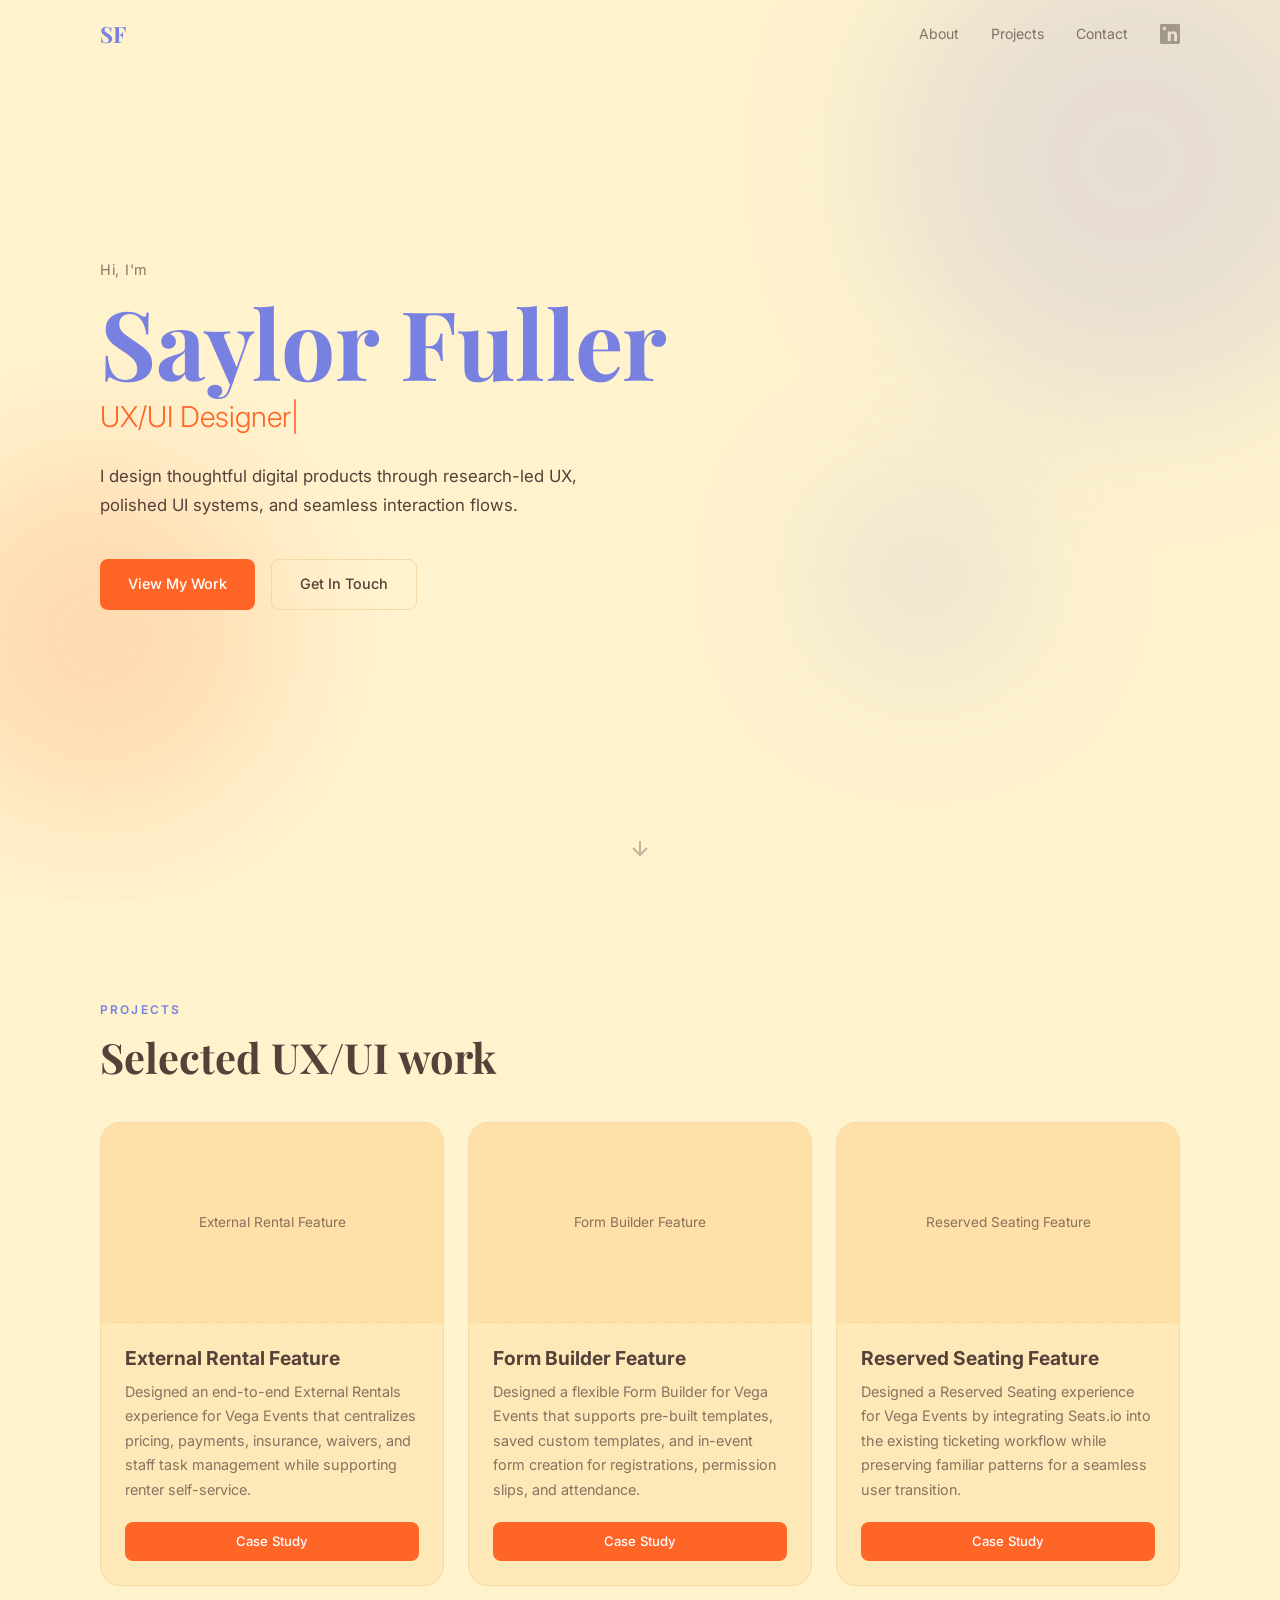
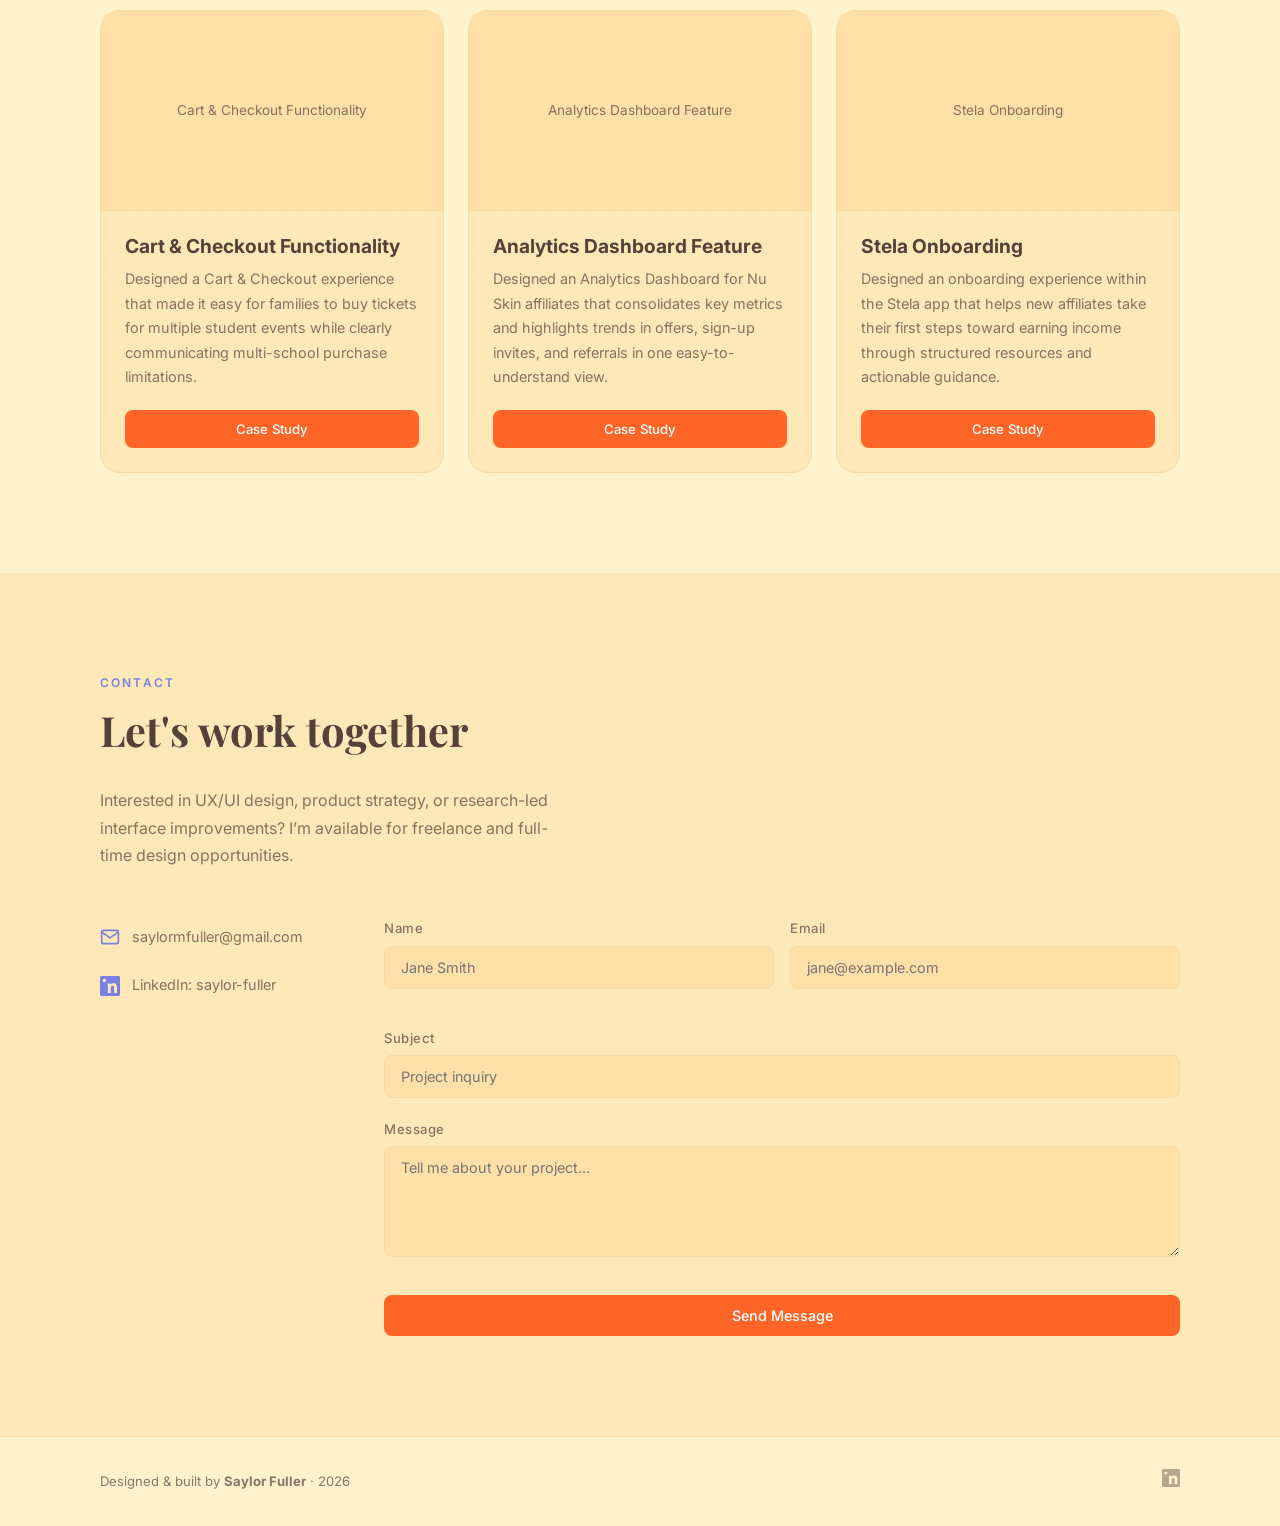
==== index.html @ 9bc62da2 "Initial portfolio website" ====
<!DOCTYPE html>
<html lang="en">
<head>
  <meta charset="UTF-8" />
  <meta name="viewport" content="width=device-width, initial-scale=1.0" />
  <title>Saylor Fuller — Portfolio</title>
  <link rel="stylesheet" href="style.css" />
  <!-- Google Fonts: Inter for body, Playfair Display for headings -->
  <link rel="preconnect" href="https://fonts.googleapis.com" />
  <link rel="preconnect" href="https://fonts.gstatic.com" crossorigin />
  <link href="https://fonts.googleapis.com/css2?family=Inter:wght@300;400;500;600&family=Playfair+Display:wght@700&display=swap" rel="stylesheet" />
</head>
<body>

  <!-- ===================== NAV ===================== -->
  <nav id="navbar">
    <div class="nav-inner">
      <a href="index.html" class="nav-logo">SF</a>
      <button class="nav-toggle" aria-label="Toggle menu" aria-expanded="false">
        <span></span><span></span><span></span>
      </button>
      <ul class="nav-links">
        <li><a href="about.html">About</a></li>
        <li><a href="#projects">Projects</a></li>
        <li><a href="#contact">Contact</a></li>
        <li>
          <a href="https://www.linkedin.com/in/saylor-fuller/" target="_blank" rel="noopener" class="nav-icon" aria-label="LinkedIn">
            <!-- LinkedIn SVG icon -->
            <svg xmlns="http://www.w3.org/2000/svg" width="20" height="20" viewBox="0 0 24 24" fill="currentColor">
              <path d="M20.45 20.45h-3.56v-5.57c0-1.33-.03-3.04-1.85-3.04-1.85 0-2.14 1.45-2.14 2.94v5.67H9.34V9h3.41v1.56h.05c.48-.9 1.64-1.85 3.37-1.85 3.6 0 4.27 2.37 4.27 5.45v6.29zM5.34 7.43a2.07 2.07 0 1 1 0-4.13 2.07 2.07 0 0 1 0 4.13zM3.56 20.45h3.56V9H3.56v11.45zM22.23 0H1.77C.79 0 0 .77 0 1.72v20.56C0 23.23.79 24 1.77 24h20.46C23.21 24 24 23.23 24 22.28V1.72C24 .77 23.21 0 22.23 0z"/>
            </svg>
          </a>
        </li>
      </ul>
    </div>
  </nav>

  <!-- ===================== HERO ===================== -->
  <section id="hero">
    <div class="hero-content">
      <p class="hero-eyebrow">Hi, I'm</p>
      <h1 class="hero-name">Saylor Fuller</h1>
      <h2 class="hero-title">
        <span class="typed-text" id="typed"></span><span class="cursor">|</span>
      </h2>
      <p class="hero-sub">
        I design thoughtful digital products through research-led UX, polished UI systems, and seamless interaction flows.
      </p>
      <div class="hero-cta">
        <a href="#projects" class="btn btn-primary">View My Work</a>
        <a href="#contact" class="btn btn-ghost">Get In Touch</a>
      </div>
    </div>
    <!-- Decorative floating shapes -->
    <div class="hero-bg">
      <div class="shape shape-1"></div>
      <div class="shape shape-2"></div>
      <div class="shape shape-3"></div>
    </div>
    <a href="#projects" class="scroll-down" aria-label="Scroll down">
      <svg xmlns="http://www.w3.org/2000/svg" width="24" height="24" viewBox="0 0 24 24" fill="none" stroke="currentColor" stroke-width="2">
        <path d="M12 5v14M5 12l7 7 7-7"/>
      </svg>
    </a>
  </section>


    <!-- ===================== PROJECTS ===================== -->
  <section id="projects">
    <div class="container">
      <div class="section-label">Projects</div>
      <h2 class="section-heading">Selected UX/UI work</h2>
      <div class="projects-grid">

        <article class="project-card">
          <div class="project-img">
            <img src="project2.png" alt="Vega External Rental Feature" onerror="this.parentElement.classList.add('img-missing')" />
            <div class="project-img-placeholder">External Rental Feature</div>
          </div>
          <div class="project-body">
            <h3>External Rental Feature</h3>
            <p>Designed an end-to-end External Rentals experience for Vega Events that centralizes pricing, payments, insurance, waivers, and staff task management while supporting renter self-service.</p>
            <div class="project-links">
              <a href="case-study-rental.html" class="btn btn-sm btn-primary btn-full">Case Study</a>
            </div>
          </div>
        </article>

        <article class="project-card">
          <div class="project-img">
            <img src="project1.png" alt="Vega Form Builder Feature" onerror="this.parentElement.classList.add('img-missing')" />
            <div class="project-img-placeholder">Form Builder Feature</div>
          </div>
          <div class="project-body">
            <h3>Form Builder Feature</h3>
            <p>Designed a flexible Form Builder for Vega Events that supports pre-built templates, saved custom templates, and in-event form creation for registrations, permission slips, and attendance.</p>
            <div class="project-links">
              <a href="case-study-form-builder.html" class="btn btn-sm btn-primary btn-full">Case Study</a>
            </div>
          </div>
        </article>

        <article class="project-card">
          <div class="project-img">
            <img src="project-reserved-seating.png" alt="Vega Reserved Seating Feature" onerror="this.parentElement.classList.add('img-missing')" />
            <div class="project-img-placeholder">Reserved Seating Feature</div>
          </div>
          <div class="project-body">
            <h3>Reserved Seating Feature</h3>
            <p>Designed a Reserved Seating experience for Vega Events by integrating Seats.io into the existing ticketing workflow while preserving familiar patterns for a seamless user transition.</p>
            <div class="project-links">
              <a href="case-study-reserved-seating.html" class="btn btn-sm btn-primary btn-full">Case Study</a>
            </div>
          </div>
        </article>

        <article class="project-card">
          <div class="project-img">
            <img src="project3.png" alt="Vega Cart & Checkout Functionality" onerror="this.parentElement.classList.add('img-missing')" />
            <div class="project-img-placeholder">Cart & Checkout Functionality</div>
          </div>
          <div class="project-body">
            <h3>Cart & Checkout Functionality</h3>
            <p>Designed a Cart & Checkout experience that made it easy for families to buy tickets for multiple student events while clearly communicating multi-school purchase limitations.</p>
            <div class="project-links">
              <a href="case-study-checkout.html" class="btn btn-sm btn-primary btn-full">Case Study</a>
            </div>
          </div>
        </article>

        <article class="project-card">
          <div class="project-img">
            <img src="project4.png" alt="Nu Skin Analytics Dashboard Feature" onerror="this.parentElement.classList.add('img-missing')" />
            <div class="project-img-placeholder">Analytics Dashboard Feature</div>
          </div>
          <div class="project-body">
            <h3>Analytics Dashboard Feature</h3>
            <p>Designed an Analytics Dashboard for Nu Skin affiliates that consolidates key metrics and highlights trends in offers, sign-up invites, and referrals in one easy-to-understand view.</p>
            <div class="project-links">
              <a href="case-study-analytics.html" class="btn btn-sm btn-primary btn-full">Case Study</a>
            </div>
          </div>
        </article>

        <article class="project-card">
          <div class="project-img">
            <img src="project5.png" alt="Stela Onboarding" onerror="this.parentElement.classList.add('img-missing')" />
            <div class="project-img-placeholder">Stela Onboarding</div>
          </div>
          <div class="project-body">
            <h3>Stela Onboarding</h3>
            <p>Designed an onboarding experience within the Stela app that helps new affiliates take their first steps toward earning income through structured resources and actionable guidance.</p>
            <div class="project-links">
              <a href="case-study-onboarding.html" class="btn btn-sm btn-primary btn-full">Case Study</a>
            </div>
          </div>
        </article>

      </div>
    </div>
  </section>

  <!-- ===================== CONTACT ===================== -->
  <section id="contact">
    <div class="container">
      <div class="section-label">Contact</div>
      <h2 class="section-heading">Let's work together</h2>
      <p class="contact-sub">
        Interested in UX/UI design, product strategy, or research-led interface improvements?
        I’m available for freelance and full-time design opportunities.
      </p>
      <div class="contact-grid">
        <!-- Info column -->
        <div class="contact-info">
          <div class="contact-item">
            <svg xmlns="http://www.w3.org/2000/svg" width="20" height="20" viewBox="0 0 24 24" fill="none" stroke="currentColor" stroke-width="2"><path d="M4 4h16c1.1 0 2 .9 2 2v12c0 1.1-.9 2-2 2H4c-1.1 0-2-.9-2-2V6c0-1.1.9-2 2-2z"/><polyline points="22,6 12,13 2,6"/></svg>
            <a href="mailto:saylormfuller@gmail.com">saylormfuller@gmail.com</a>
          </div>
          <div class="contact-item">
            <svg xmlns="http://www.w3.org/2000/svg" width="20" height="20" viewBox="0 0 24 24" fill="currentColor"><path d="M20.45 20.45h-3.56v-5.57c0-1.33-.03-3.04-1.85-3.04-1.85 0-2.14 1.45-2.14 2.94v5.67H9.34V9h3.41v1.56h.05c.48-.9 1.64-1.85 3.37-1.85 3.6 0 4.27 2.37 4.27 5.45v6.29zM5.34 7.43a2.07 2.07 0 1 1 0-4.13 2.07 2.07 0 0 1 0 4.13zM3.56 20.45h3.56V9H3.56v11.45zM22.23 0H1.77C.79 0 0 .77 0 1.72v20.56C0 23.23.79 24 1.77 24h20.46C23.21 24 24 23.23 24 22.28V1.72C24 .77 23.21 0 22.23 0z"/></svg>
            <a class="linkedin-line" href="https://www.linkedin.com/in/saylor-fuller/" target="_blank" rel="noopener">LinkedIn: saylor-fuller</a>
          </div>
        </div>
        <!-- Form column -->
        <form id="contact-form" class="contact-form" novalidate>
          <div class="form-row">
            <div class="form-group">
              <label for="name">Name</label>
              <input type="text" id="name" name="name" placeholder="Jane Smith" required />
              <span class="form-error" id="name-error"></span>
            </div>
            <div class="form-group">
              <label for="email">Email</label>
              <input type="email" id="email" name="email" placeholder="jane@example.com" required />
              <span class="form-error" id="email-error"></span>
            </div>
          </div>
          <div class="form-group">
            <label for="subject">Subject</label>
            <input type="text" id="subject" name="subject" placeholder="Project inquiry" />
          </div>
          <div class="form-group">
            <label for="message">Message</label>
            <textarea id="message" name="message" rows="5" placeholder="Tell me about your project..." required></textarea>
            <span class="form-error" id="message-error"></span>
          </div>
          <button type="submit" class="btn btn-primary btn-full">
            <span class="btn-text">Send Message</span>
            <span class="btn-loading" hidden>Sending…</span>
          </button>
          <p class="form-success" id="form-success" hidden>
            ✓ Message sent! I'll get back to you soon.
          </p>
        </form>
      </div>
    </div>
  </section>

  <!-- ===================== FOOTER ===================== -->
  <footer>
    <div class="container footer-inner">
      <p>Designed &amp; built by <strong>Saylor Fuller</strong> · <span id="year"></span></p>
      <div class="footer-links">
        <a href="https://www.linkedin.com/in/saylor-fuller/" target="_blank" rel="noopener" aria-label="LinkedIn">
          <svg xmlns="http://www.w3.org/2000/svg" width="18" height="18" viewBox="0 0 24 24" fill="currentColor"><path d="M20.45 20.45h-3.56v-5.57c0-1.33-.03-3.04-1.85-3.04-1.85 0-2.14 1.45-2.14 2.94v5.67H9.34V9h3.41v1.56h.05c.48-.9 1.64-1.85 3.37-1.85 3.6 0 4.27 2.37 4.27 5.45v6.29zM5.34 7.43a2.07 2.07 0 1 1 0-4.13 2.07 2.07 0 0 1 0 4.13zM3.56 20.45h3.56V9H3.56v11.45zM22.23 0H1.77C.79 0 0 .77 0 1.72v20.56C0 23.23.79 24 1.77 24h20.46C23.21 24 24 23.23 24 22.28V1.72C24 .77 23.21 0 22.23 0z"/></svg>
        </a>
      </div>
    </div>
  </footer>

  <script src="script.js"></script>
</body>
</html>
---- style.css ----
/* ============================================================
   DESIGN TOKENS
   ============================================================ */
:root {
  --bg:          #FFF3CE; /* background */
  --bg-2:        #FFE8B8; /* soft secondary surfaces */
  --bg-3:        #FFE0A8; /* tertiary surfaces */
  --border:      #F5D9A6; /* subtle border */
  --text:        #53413A; /* primary text */
  --text-muted:  rgba(83,65,58,0.7);
  --accent:      #7981E0; /* purple - headings / primary buttons */
  --accent2:     #FF6527; /* orange - secondary buttons / highlights */
  --accent2-dark: #E04D1F; /* darker orange for hover states */
  --tag-bg:      #FFD4A4; /* tag background */
  --accent-dim:  rgba(255,101,39,.12);
  --accent-glow: rgba(121,129,224,.18);
  --white:       #ffffff;

  --font-sans:   'Inter', system-ui, sans-serif;
  --font-serif:  'Playfair Display', Georgia, serif;

  --radius:      12px;
  --radius-lg:   20px;
  --transition:  .25s cubic-bezier(.4,0,.2,1);
  --nav-h:       68px;
}

/* ============================================================
   RESET & BASE
   ============================================================ */
*, *::before, *::after { box-sizing: border-box; margin: 0; padding: 0; }

html {
  scroll-behavior: smooth;
  font-size: 16px;
}

body {
  background: var(--bg);
  color: var(--text);
  font-family: var(--font-sans);
  line-height: 1.7;
  overflow-x: hidden;
  min-height: 100vh;
}

img { display: block; max-width: 100%; }
a { color: inherit; text-decoration: none; }
ul { list-style: none; }

/* ============================================================
   TYPOGRAPHY HELPERS
   ============================================================ */
h1, h2, h3 { font-family: var(--font-serif); line-height: 1.2; }

/* Hero styles: large name blue, subtext orange */
.hero-name { color: var(--accent); font-family: var(--font-serif); }
.hero-sub { color: var(--accent2); }

/* Project card headings use Inter Bold instead of serif */
.project-card h3 { font-family: var(--font-sans); font-weight: 700; color: var(--text); }

.section-label {
  font-size: .75rem;
  font-weight: 600;
  letter-spacing: .18em;
  text-transform: uppercase;
  color: var(--accent);
  margin-bottom: .75rem;
}

.section-heading {
  font-size: clamp(1.8rem, 4vw, 2.6rem);
  color: var(--text);
  margin-bottom: 2.5rem;
}

/* ============================================================
   LAYOUT
   ============================================================ */
.container {
  width: min(1080px, 92%);
  margin-inline: auto;
}

section {
  padding: 100px 0;
}

/* ============================================================
   BUTTONS
   ============================================================ */
.btn {
  display: inline-flex;
  align-items: center;
  gap: .5rem;
  padding: .75rem 1.75rem;
  border-radius: 8px;
  font-family: var(--font-sans);
  font-size: .9rem;
  font-weight: 500;
  cursor: pointer;
  border: none;
  transition: all var(--transition);
}

.btn-primary {
  background: var(--accent2);
  color: var(--white);
}
.btn-primary:hover {
  background: var(--accent2-dark);
  transform: translateY(-2px);
  box-shadow: 0 8px 24px var(--accent-glow);
}

.btn-ghost {
  background: transparent;
  color: var(--text);
  border: 1px solid var(--border);
}
.btn-ghost:hover {
  border-color: var(--accent2-dark);
  color: var(--accent2-dark);
  transform: translateY(-2px);
}

.btn-sm { padding: .5rem 1.1rem; font-size: .82rem; }
.btn-full { width: 100%; justify-content: center; }

.process-list {
  display: grid;
  gap: 1.75rem;
  margin-top: 1.5rem;
}
.process-item h3 {
  font-size: 1.2rem;
  color: var(--text);
  font-family: var(--font-sans);
  font-weight: 700;
  margin-bottom: .8rem;
}
.process-item p {
  color: var(--text-muted);
  line-height: 1.8;
  margin: 0;
  max-width: 820px;
}

.contributions-grid {
  display: grid;
  grid-template-columns: repeat(auto-fit, minmax(240px, 1fr));
  gap: 1.5rem;
  margin-top: 1.5rem;
}
.contribution-card {
  background: var(--bg-2);
  border: 1px solid var(--border);
  border-radius: var(--radius-lg);
  padding: 1.75rem;
}
.contribution-card h3 {
  font-family: var(--font-sans);
  font-weight: 700;
  color: var(--text);
  margin-bottom: .75rem;
}
.contribution-card p {
  color: var(--text-muted);
  line-height: 1.8;
  margin: 0;
}

/* ============================================================
   NAV
   ============================================================ */
#navbar {
  position: fixed;
  top: 0; left: 0; right: 0;
  z-index: 100;
  height: var(--nav-h);
  transition: background var(--transition), border-color var(--transition);
}

#navbar.scrolled {
  background: rgba(13,13,13,.9);
  backdrop-filter: blur(12px);
  -webkit-backdrop-filter: blur(12px);
  border-bottom: 1px solid var(--border);
}

.nav-inner {
  display: flex;
  align-items: center;
  justify-content: space-between;
  height: 100%;
  width: min(1080px, 92%);
  margin-inline: auto;
}

.nav-logo {
  font-family: var(--font-serif);
  font-size: 1.4rem;
  color: var(--accent);
  font-weight: 700;
}

.nav-links {
  display: flex;
  align-items: center;
  gap: 2rem;
}

.nav-links a {
  font-size: .88rem;
  color: var(--text-muted);
  transition: color var(--transition);
}
.nav-links a:hover { color: var(--text); }

.nav-icon {
  display: flex;
  align-items: center;
  opacity: .65;
  transition: opacity var(--transition);
}
.nav-icon:hover { opacity: 1; }

/* Hamburger */
.nav-toggle {
  display: none;
  flex-direction: column;
  gap: 5px;
  background: none;
  border: none;
  cursor: pointer;
  padding: 4px;
}
.nav-toggle span {
  display: block;
  width: 22px;
  height: 2px;
  background: var(--text);
  border-radius: 2px;
  transition: all var(--transition);
}
.nav-toggle.open span:nth-child(1) { transform: translateY(7px) rotate(45deg); }
.nav-toggle.open span:nth-child(2) { opacity: 0; }
.nav-toggle.open span:nth-child(3) { transform: translateY(-7px) rotate(-45deg); }

/* ============================================================
   HERO
   ============================================================ */
#hero {
  min-height: 100dvh;
  display: flex;
  align-items: center;
  position: relative;
  overflow: hidden;
  padding-top: var(--nav-h);
}

.hero-content {
  width: min(1080px, 92%);
  margin-inline: auto;
  position: relative;
  z-index: 2;
}

.hero-eyebrow {
  font-size: .9rem;
  color: var(--text-muted);
  letter-spacing: .05em;
  margin-bottom: .5rem;
}

.hero-name {
  font-size: clamp(3rem, 8vw, 6rem);
  color: var(--accent);
  font-family: var(--font-serif);
  line-height: 1.05;
  margin-bottom: .5rem;
}

.hero-title {
  font-family: var(--font-sans);
  font-size: clamp(1.2rem, 3vw, 1.8rem);
  font-weight: 300;
  color: var(--accent2);
  min-height: 2.4rem;
  margin-bottom: 1.5rem;
}

.cursor {
  display: inline-block;
  animation: blink 1s step-end infinite;
}
@keyframes blink { 50% { opacity: 0; } }

.hero-sub {
  max-width: 520px;
  color: var(--text);
  font-size: 1.05rem;
  margin-bottom: 2.5rem;
}

.hero-cta {
  display: flex;
  flex-wrap: wrap;
  gap: 1rem;
}

/* Scroll cue */
.scroll-down {
  position: absolute;
  bottom: 2rem;
  left: 50%;
  transform: translateX(-50%);
  color: var(--text-muted);
  opacity: .5;
  animation: bounce 2s ease-in-out infinite;
}
@keyframes bounce {
  0%, 100% { transform: translateX(-50%) translateY(0); }
  50%       { transform: translateX(-50%) translateY(8px); }
}

/* Background shapes */
.hero-bg { position: absolute; inset: 0; pointer-events: none; }

.shape {
  position: absolute;
  border-radius: 50%;
  filter: blur(80px);
  opacity: .18;
}
.shape-1 {
  width: 500px; height: 500px;
  background: var(--accent);
  top: -10%; right: -8%;
}
.shape-2 {
  width: 350px; height: 350px;
  background: var(--accent2);
  bottom: 10%; left: -6%;
}
.shape-3 {
  width: 200px; height: 200px;
  background: var(--accent);
  bottom: 25%; right: 20%;
}

/* ============================================================
   ABOUT
   ============================================================ */
#about { background: var(--bg-2); }

.about-grid {
  display: grid;
  grid-template-columns: 340px 1fr;
  gap: 5rem;
  align-items: start;
}

/* Photo */
.about-photo { position: relative; width: fit-content; }

.photo-frame {
  width: 300px;
  height: 360px;
  border-radius: var(--radius-lg);
  overflow: hidden;
  background: var(--bg-3);
  position: relative;
}

.photo-frame img {
  width: 100%;
  height: 100%;
  object-fit: cover;
}

.photo-placeholder {
  display: none;                   /* shown via JS onerror on img */
  width: 100%; height: 100%;
  align-items: center;
  justify-content: center;
  color: var(--text-muted);
  font-size: .85rem;
  border: 2px dashed var(--border);
  border-radius: var(--radius-lg);
}

.photo-accent {
  position: absolute;
  width: 300px;
  height: 360px;
  border: 2px solid var(--accent);
  border-radius: var(--radius-lg);
  top: 16px;
  left: 16px;
  z-index: -1;
  opacity: .5;
}

/* Text */
.about-text h2 {
  font-size: clamp(1.6rem, 3vw, 2.2rem);
  color: var(--text);
  margin-bottom: 1.25rem;
}

.about-text p {
  color: var(--text-muted);
  margin-bottom: 1rem;
}

.skills {
  display: flex;
  flex-wrap: wrap;
  gap: .5rem;
  margin: 1.5rem 0 2rem;
}

.skill-chip {
  background: var(--tag-bg);
  color: var(--accent2);
  border: 1px solid var(--border);
  border-radius: 100px;
  padding: .3rem .9rem;
  font-size: .8rem;
  font-weight: 500;
}

.tag {
  background: var(--tag-bg);
  color: var(--accent2);
  display: inline-block;
  padding: .35rem .95rem;
  border-radius: 999px;
  font-size: .85rem;
}

/* ============================================================
   PROJECTS
   ============================================================ */
#projects { background: var(--bg); }

.projects-grid {
  display: grid;
  grid-template-columns: repeat(auto-fill, minmax(300px, 1fr));
  gap: 1.5rem;
}

.project-card {
  background: var(--bg-2);
  border: 1px solid var(--border);
  border-radius: var(--radius-lg);
  overflow: hidden;
  transition: transform var(--transition), border-color var(--transition), box-shadow var(--transition);
  display: flex;
  flex-direction: column;
}
.project-card:hover {
  transform: translateY(-6px);
  border-color: rgba(201,169,110,.4);
  box-shadow: 0 20px 40px rgba(0,0,0,.4);
}

/* Project image area */
.project-img {
  height: 200px;
  background: var(--bg-3);
  position: relative;
  overflow: hidden;
}

.project-img img {
  width: 100%;
  height: 100%;
  object-fit: cover;
  transition: transform .4s ease;
}
.project-card:hover .project-img img { transform: scale(1.04); }

/* Fallback when img is missing */
.project-img.img-missing img { display: none; }
.project-img-placeholder {
  position: absolute;
  inset: 0;
  display: flex;
  align-items: center;
  justify-content: center;
  color: var(--text-muted);
  font-size: .85rem;
  border-bottom: 1px dashed var(--border);
}
.project-img:not(.img-missing) .project-img-placeholder { display: none; }

.project-body {
  padding: 1.5rem;
  display: flex;
  flex-direction: column;
  flex: 1;
}

.project-tags {
  display: flex;
  flex-wrap: wrap;
  gap: .4rem;
  margin-bottom: .85rem;
}

.project-tags span {
  background: var(--bg-3);
  color: var(--text-muted);
  border-radius: 4px;
  padding: .2rem .6rem;
  font-size: .72rem;
  font-weight: 500;
  letter-spacing: .04em;
  text-transform: uppercase;
}

.project-body h3 {
  font-size: 1.2rem;
  color: var(--text);
  margin-bottom: .6rem;
}

.project-body p {
  color: var(--text-muted);
  font-size: .9rem;
  flex: 1;
  margin-bottom: 1.25rem;
}

.project-links { display: flex; flex-direction: column; gap: .75rem; }
.project-links .btn { width: 100%; }

/* ============================================================
   CONTACT
   ============================================================ */
#contact { background: var(--bg-2); }

.contact-sub {
  max-width: 460px;
  color: var(--text-muted);
  margin-top: -.5rem;
  margin-bottom: 3rem;
}

.contact-grid {
  display: grid;
  grid-template-columns: 220px 1fr;
  gap: 4rem;
  align-items: start;
}

.contact-info {
  display: flex;
  flex-direction: column;
  gap: 1.5rem;
  padding-top: .5rem;
}

.contact-item {
  display: flex;
  align-items: center;
  gap: .75rem;
  color: var(--text-muted);
  font-size: .9rem;
}
.contact-item svg { flex-shrink: 0; color: var(--accent); }
.contact-item a:hover { color: var(--accent); }
.contact-item .linkedin-line { white-space: nowrap; }

/* Form */
.contact-form { display: flex; flex-direction: column; gap: 1.2rem; }

.form-row {
  display: grid;
  grid-template-columns: 1fr 1fr;
  gap: 1rem;
}

.form-group {
  display: flex;
  flex-direction: column;
  gap: .4rem;
}

.form-group label {
  font-size: .82rem;
  font-weight: 500;
  color: var(--text-muted);
  letter-spacing: .04em;
}

.form-group input,
.form-group textarea {
  background: var(--bg-3);
  border: 1px solid var(--border);
  border-radius: 8px;
  padding: .75rem 1rem;
  font-family: var(--font-sans);
  font-size: .9rem;
  color: var(--text);
  transition: border-color var(--transition);
  resize: vertical;
}

.form-group input:focus,
.form-group textarea:focus {
  outline: none;
  border-color: var(--accent);
  box-shadow: 0 0 0 3px var(--accent-glow);
}

.form-group input.invalid,
.form-group textarea.invalid {
  border-color: var(--accent);
}

.form-error {
  font-size: .78rem;
  color: var(--accent);
  min-height: 1em;
}

.form-success {
  text-align: center;
  color: var(--accent2);
  font-size: .9rem;
  padding: .75rem;
  background: rgba(121,129,224,.08);
  border-radius: 8px;
  border: 1px solid rgba(121,129,224,.12);
}

/* ============================================================
   FOOTER
   ============================================================ */
footer {
  background: var(--bg);
  border-top: 1px solid var(--border);
  padding: 2rem 0;
}

.footer-inner {
  display: flex;
  align-items: center;
  justify-content: space-between;
  font-size: .82rem;
  color: var(--text-muted);
}

.footer-links {
  display: flex;
  gap: 1rem;
}
.footer-links a {
  color: var(--text-muted);
  opacity: .6;
  transition: opacity var(--transition);
}
.footer-links a:hover { opacity: 1; }

/* ============================================================
   SCROLL REVEAL
   ============================================================ */
.reveal {
  opacity: 0;
  transform: translateY(28px);
  transition: opacity .6s ease, transform .6s ease;
}
.reveal.visible {
  opacity: 1;
  transform: none;
}

/* ============================================================
   RESPONSIVE
   ============================================================ */
@media (max-width: 860px) {
  .about-grid {
    grid-template-columns: 1fr;
    gap: 3rem;
  }
  .about-photo { margin-inline: auto; }

  .contact-grid {
    grid-template-columns: 1fr;
    gap: 2.5rem;
  }
  .contact-info { flex-direction: row; flex-wrap: wrap; gap: 1rem; }
}

@media (max-width: 640px) {
  section { padding: 70px 0; }

  /* Mobile nav */
  .nav-toggle { display: flex; }
  .nav-links {
    position: fixed;
    top: var(--nav-h);
    left: 0; right: 0;
    background: rgba(13,13,13,.97);
    backdrop-filter: blur(12px);
    flex-direction: column;
    align-items: center;
    padding: 2rem 0;
    gap: 1.5rem;
    transform: translateY(-110%);
    transition: transform var(--transition);
    border-bottom: 1px solid var(--border);
  }
  .nav-links.open { transform: translateY(0); }
  .nav-links a { font-size: 1rem; }

  .hero-cta { flex-direction: column; }

  .form-row { grid-template-columns: 1fr; }

  .footer-inner { flex-direction: column; gap: 1rem; text-align: center; }
}
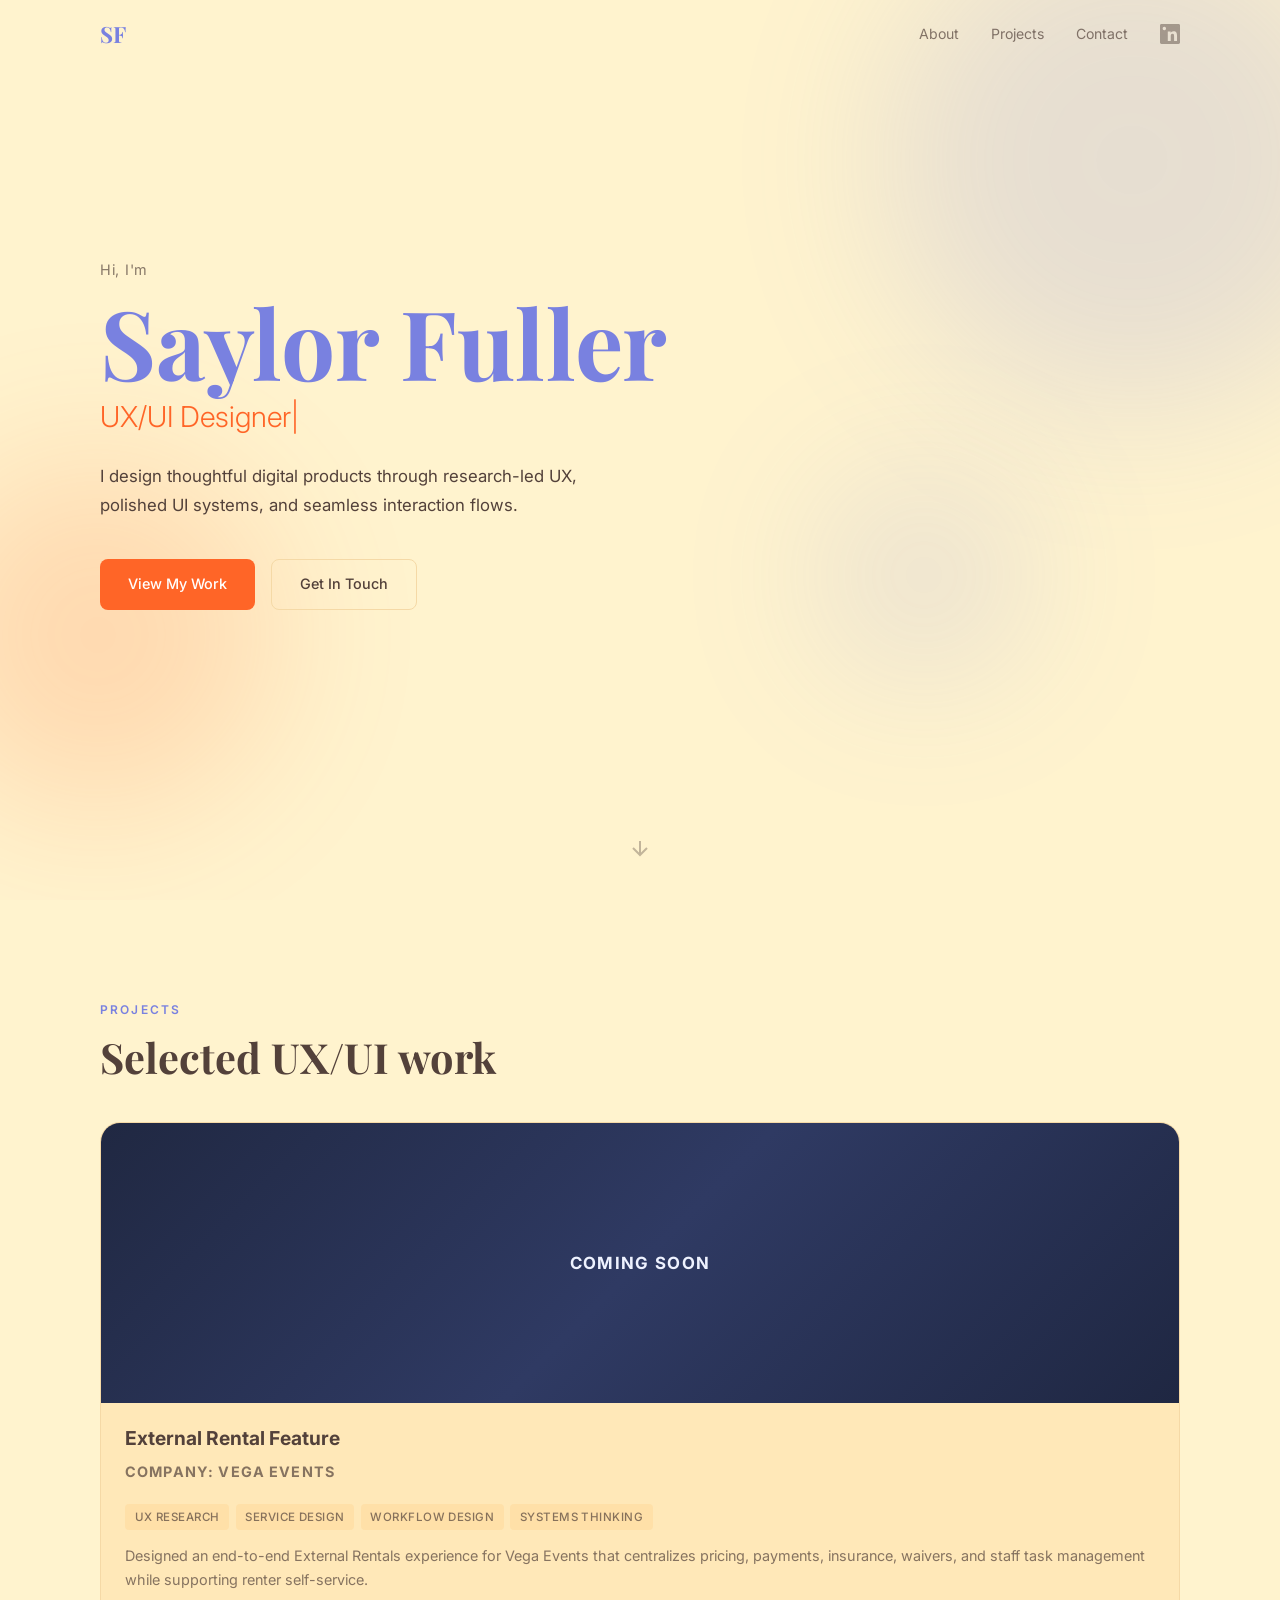
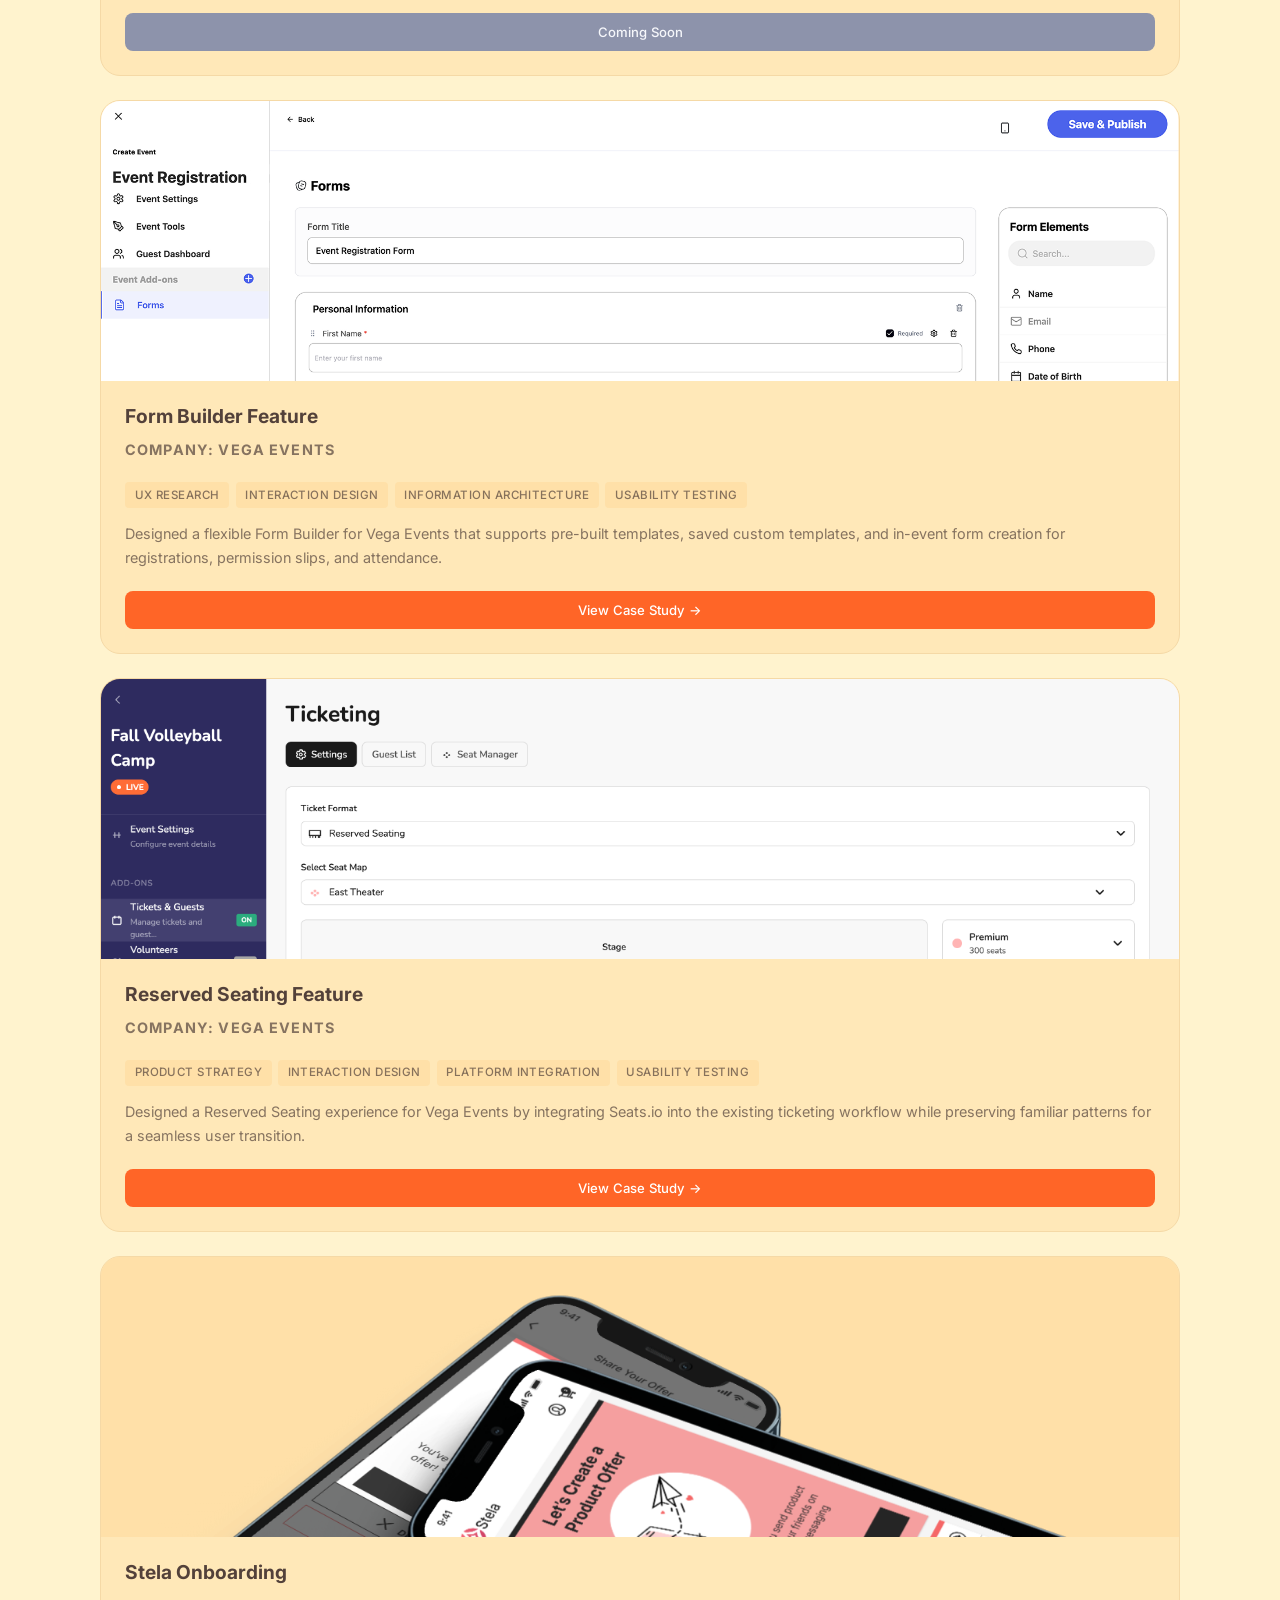
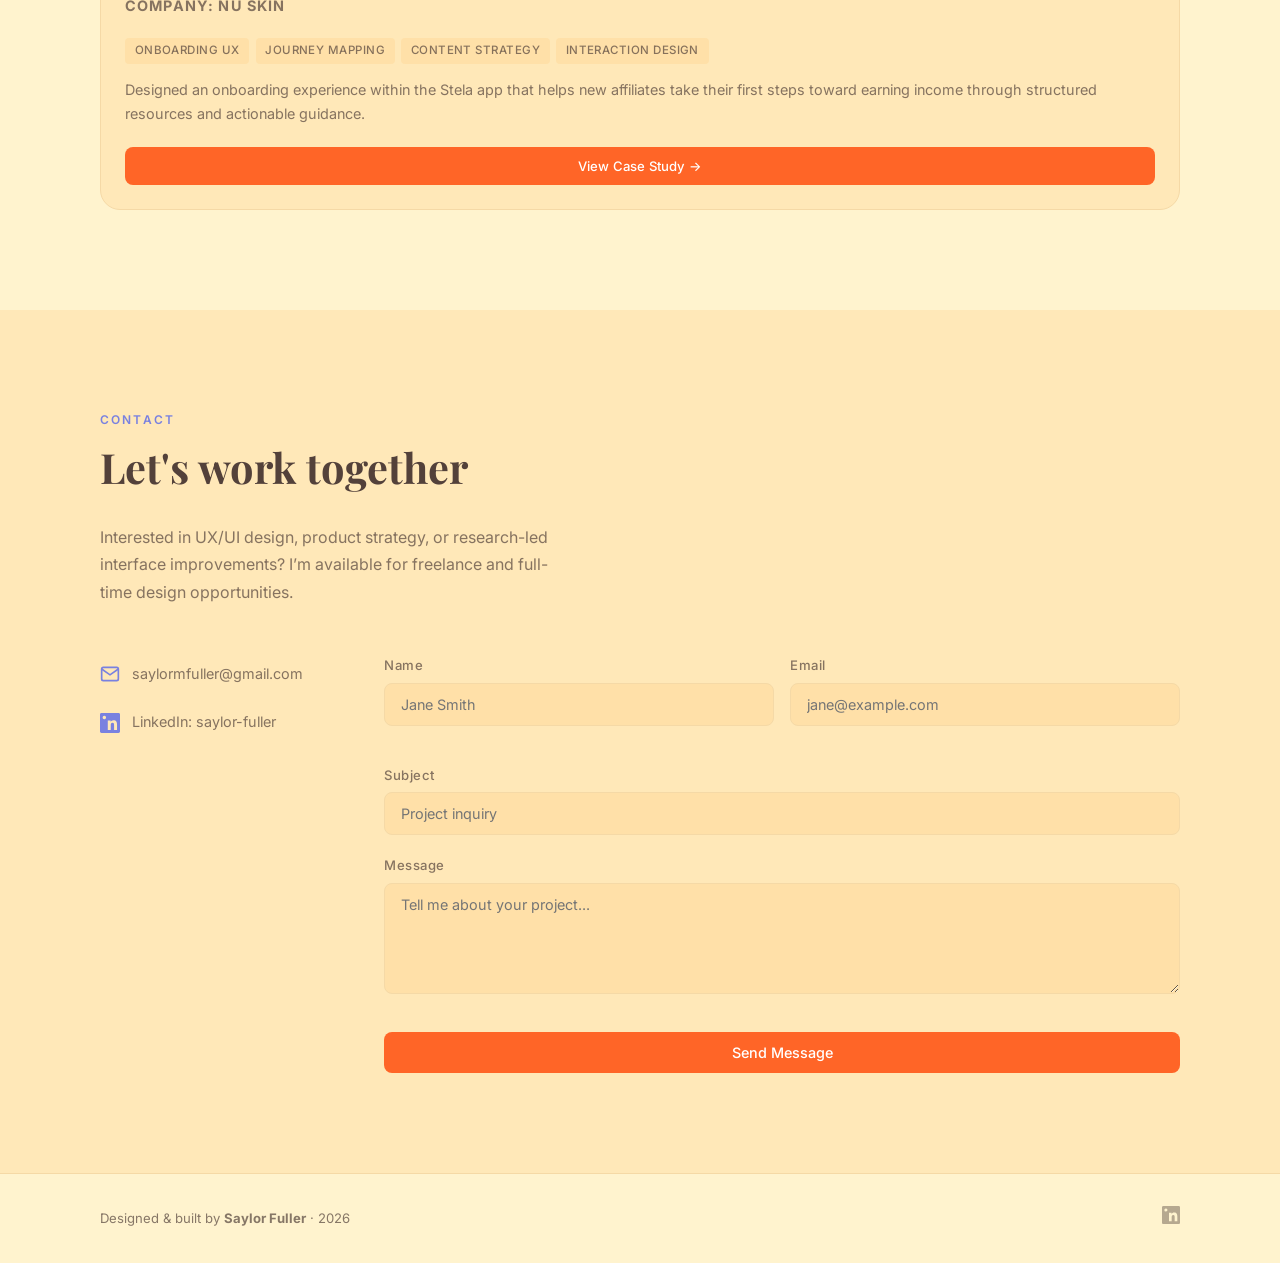
==== commit e13f05e9: "Describe what you changed" ====
--- a/index.html
+++ b/index.html
@@ -4,7 +4,7 @@
   <meta charset="UTF-8" />
   <meta name="viewport" content="width=device-width, initial-scale=1.0" />
   <title>Saylor Fuller — Portfolio</title>
-  <link rel="stylesheet" href="style.css" />
+  <link rel="stylesheet" href="style.css?v=20260701" />
   <!-- Google Fonts: Inter for body, Playfair Display for headings -->
   <link rel="preconnect" href="https://fonts.googleapis.com" />
   <link rel="preconnect" href="https://fonts.gstatic.com" crossorigin />
@@ -73,85 +73,126 @@
       <div class="projects-grid">
 
         <article class="project-card">
-          <div class="project-img">
-            <img src="project2.png" alt="Vega External Rental Feature" onerror="this.parentElement.classList.add('img-missing')" />
-            <div class="project-img-placeholder">External Rental Feature</div>
+          <div class="project-img img-missing project-img-coming-soon">
+            <div class="project-img-placeholder">Coming Soon</div>
           </div>
           <div class="project-body">
             <h3>External Rental Feature</h3>
+            <p class="project-company">Company: Vega Events</p>
+            <div class="project-tags">
+              <span>UX Research</span>
+              <span>Service Design</span>
+              <span>Workflow Design</span>
+              <span>Systems Thinking</span>
+            </div>
             <p>Designed an end-to-end External Rentals experience for Vega Events that centralizes pricing, payments, insurance, waivers, and staff task management while supporting renter self-service.</p>
             <div class="project-links">
-              <a href="case-study-rental.html" class="btn btn-sm btn-primary btn-full">Case Study</a>
-            </div>
-          </div>
-        </article>
-
-        <article class="project-card">
-          <div class="project-img">
-            <img src="project1.png" alt="Vega Form Builder Feature" onerror="this.parentElement.classList.add('img-missing')" />
+              <span class="btn btn-sm btn-primary btn-full btn-disabled" aria-disabled="true">Coming Soon</span>
+            </div>
+          </div>
+        </article>
+
+        <article class="project-card">
+          <div class="project-img">
+            <img src="form-builder-forms-header.png" alt="Vega Form Builder Feature header" onerror="this.parentElement.classList.add('img-missing')" />
             <div class="project-img-placeholder">Form Builder Feature</div>
           </div>
           <div class="project-body">
             <h3>Form Builder Feature</h3>
+            <p class="project-company">Company: Vega Events</p>
+            <div class="project-tags">
+              <span>UX Research</span>
+              <span>Interaction Design</span>
+              <span>Information Architecture</span>
+              <span>Usability Testing</span>
+            </div>
             <p>Designed a flexible Form Builder for Vega Events that supports pre-built templates, saved custom templates, and in-event form creation for registrations, permission slips, and attendance.</p>
             <div class="project-links">
-              <a href="case-study-form-builder.html" class="btn btn-sm btn-primary btn-full">Case Study</a>
-            </div>
-          </div>
-        </article>
-
-        <article class="project-card">
-          <div class="project-img">
-            <img src="project-reserved-seating.png" alt="Vega Reserved Seating Feature" onerror="this.parentElement.classList.add('img-missing')" />
+              <a href="case-study-form-builder.html" class="btn btn-sm btn-primary btn-full">View Case Study -></a>
+            </div>
+          </div>
+        </article>
+
+        <article class="project-card">
+          <div class="project-img">
+            <img src="reserved-seating-header.png" alt="Vega Reserved Seating Feature header" onerror="this.parentElement.classList.add('img-missing')" />
             <div class="project-img-placeholder">Reserved Seating Feature</div>
           </div>
           <div class="project-body">
             <h3>Reserved Seating Feature</h3>
+            <p class="project-company">Company: Vega Events</p>
+            <div class="project-tags">
+              <span>Product Strategy</span>
+              <span>Interaction Design</span>
+              <span>Platform Integration</span>
+              <span>Usability Testing</span>
+            </div>
             <p>Designed a Reserved Seating experience for Vega Events by integrating Seats.io into the existing ticketing workflow while preserving familiar patterns for a seamless user transition.</p>
             <div class="project-links">
-              <a href="case-study-reserved-seating.html" class="btn btn-sm btn-primary btn-full">Case Study</a>
-            </div>
-          </div>
-        </article>
-
-        <article class="project-card">
+              <a href="case-study-reserved-seating.html" class="btn btn-sm btn-primary btn-full">View Case Study -></a>
+            </div>
+          </div>
+        </article>
+
+        <article class="project-card" hidden aria-hidden="true">
           <div class="project-img">
             <img src="project3.png" alt="Vega Cart & Checkout Functionality" onerror="this.parentElement.classList.add('img-missing')" />
             <div class="project-img-placeholder">Cart & Checkout Functionality</div>
           </div>
           <div class="project-body">
             <h3>Cart & Checkout Functionality</h3>
+            <p class="project-company">Company: Vega Events</p>
+            <div class="project-tags">
+              <span>Checkout UX</span>
+              <span>Interaction Design</span>
+              <span>Information Architecture</span>
+              <span>Usability Testing</span>
+            </div>
             <p>Designed a Cart & Checkout experience that made it easy for families to buy tickets for multiple student events while clearly communicating multi-school purchase limitations.</p>
             <div class="project-links">
-              <a href="case-study-checkout.html" class="btn btn-sm btn-primary btn-full">Case Study</a>
-            </div>
-          </div>
-        </article>
-
-        <article class="project-card">
+              <a href="case-study-checkout.html" class="btn btn-sm btn-primary btn-full">View Case Study -></a>
+            </div>
+          </div>
+        </article>
+
+        <article class="project-card" hidden aria-hidden="true">
           <div class="project-img">
             <img src="project4.png" alt="Nu Skin Analytics Dashboard Feature" onerror="this.parentElement.classList.add('img-missing')" />
             <div class="project-img-placeholder">Analytics Dashboard Feature</div>
           </div>
           <div class="project-body">
             <h3>Analytics Dashboard Feature</h3>
+            <p class="project-company">Company: Nu Skin</p>
+            <div class="project-tags">
+              <span>Data Visualization</span>
+              <span>Dashboard UX</span>
+              <span>Information Hierarchy</span>
+              <span>User Research</span>
+            </div>
             <p>Designed an Analytics Dashboard for Nu Skin affiliates that consolidates key metrics and highlights trends in offers, sign-up invites, and referrals in one easy-to-understand view.</p>
             <div class="project-links">
-              <a href="case-study-analytics.html" class="btn btn-sm btn-primary btn-full">Case Study</a>
-            </div>
-          </div>
-        </article>
-
-        <article class="project-card">
-          <div class="project-img">
-            <img src="project5.png" alt="Stela Onboarding" onerror="this.parentElement.classList.add('img-missing')" />
+              <a href="case-study-analytics.html" class="btn btn-sm btn-primary btn-full">View Case Study -></a>
+            </div>
+          </div>
+        </article>
+
+        <article class="project-card">
+          <div class="project-img">
+            <img src="stela-heading.png" alt="Stela Onboarding header" onerror="this.parentElement.classList.add('img-missing')" />
             <div class="project-img-placeholder">Stela Onboarding</div>
           </div>
           <div class="project-body">
             <h3>Stela Onboarding</h3>
+            <p class="project-company">Company: Nu Skin</p>
+            <div class="project-tags">
+              <span>Onboarding UX</span>
+              <span>Journey Mapping</span>
+              <span>Content Strategy</span>
+              <span>Interaction Design</span>
+            </div>
             <p>Designed an onboarding experience within the Stela app that helps new affiliates take their first steps toward earning income through structured resources and actionable guidance.</p>
             <div class="project-links">
-              <a href="case-study-onboarding.html" class="btn btn-sm btn-primary btn-full">Case Study</a>
+              <a href="case-study-onboarding.html" class="btn btn-sm btn-primary btn-full">View Case Study -></a>
             </div>
           </div>
         </article>
--- a/style.css
+++ b/style.css
@@ -128,6 +128,15 @@
 .btn-sm { padding: .5rem 1.1rem; font-size: .82rem; }
 .btn-full { width: 100%; justify-content: center; }
 
+.btn-disabled {
+  background: #8d93ab;
+  color: #f6f7fb;
+  cursor: not-allowed;
+  pointer-events: none;
+  box-shadow: none;
+  transform: none;
+}
+
 .process-list {
   display: grid;
   gap: 1.75rem;
@@ -448,7 +457,7 @@
 
 .projects-grid {
   display: grid;
-  grid-template-columns: repeat(auto-fill, minmax(300px, 1fr));
+  grid-template-columns: 1fr;
   gap: 1.5rem;
 }
 
@@ -461,6 +470,11 @@
   display: flex;
   flex-direction: column;
 }
+
+.project-card[hidden] {
+  display: none !important;
+}
+
 .project-card:hover {
   transform: translateY(-6px);
   border-color: rgba(201,169,110,.4);
@@ -469,7 +483,7 @@
 
 /* Project image area */
 .project-img {
-  height: 200px;
+  height: 280px;
   background: var(--bg-3);
   position: relative;
   overflow: hidden;
@@ -479,6 +493,7 @@
   width: 100%;
   height: 100%;
   object-fit: cover;
+  object-position: top center;
   transition: transform .4s ease;
 }
 .project-card:hover .project-img img { transform: scale(1.04); }
@@ -496,6 +511,18 @@
   border-bottom: 1px dashed var(--border);
 }
 .project-img:not(.img-missing) .project-img-placeholder { display: none; }
+
+.project-img-coming-soon {
+  background: linear-gradient(135deg, #202842 0%, #2f3a63 50%, #1f2742 100%);
+}
+.project-img-coming-soon .project-img-placeholder {
+  color: #eef2ff;
+  border-bottom: none;
+  font-size: 1.05rem;
+  font-weight: 700;
+  letter-spacing: 0.08em;
+  text-transform: uppercase;
+}
 
 .project-body {
   padding: 1.5rem;
@@ -526,6 +553,15 @@
   font-size: 1.2rem;
   color: var(--text);
   margin-bottom: .6rem;
+}
+
+.project-company {
+  color: var(--accent);
+  font-size: .74rem;
+  font-weight: 700;
+  letter-spacing: .08em;
+  text-transform: uppercase;
+  margin-bottom: .7rem;
 }
 
 .project-body p {
@@ -677,6 +713,52 @@
 .reveal.visible {
   opacity: 1;
   transform: none;
+}
+
+/* ============================================================
+   GLOBAL IMAGE LIGHTBOX
+   ============================================================ */
+.image-zoomable {
+  cursor: zoom-in;
+}
+
+.global-lightbox {
+  position: fixed;
+  inset: 0;
+  display: none;
+  align-items: center;
+  justify-content: center;
+  padding: 2rem;
+  background: rgba(0, 0, 0, 0.88);
+  z-index: 2000;
+}
+
+.global-lightbox.is-open {
+  display: flex;
+}
+
+.global-lightbox img {
+  max-width: 94vw;
+  max-height: 90vh;
+  width: auto;
+  height: auto;
+  border-radius: 10px;
+  box-shadow: 0 14px 40px rgba(0, 0, 0, 0.45);
+}
+
+.global-lightbox-close {
+  position: absolute;
+  top: 1rem;
+  right: 1rem;
+  border: 1px solid rgba(255, 255, 255, 0.35);
+  background: rgba(0, 0, 0, 0.45);
+  color: #fff;
+  border-radius: 999px;
+  width: 2.5rem;
+  height: 2.5rem;
+  font-size: 1.4rem;
+  line-height: 1;
+  cursor: pointer;
 }
 
 /* ============================================================
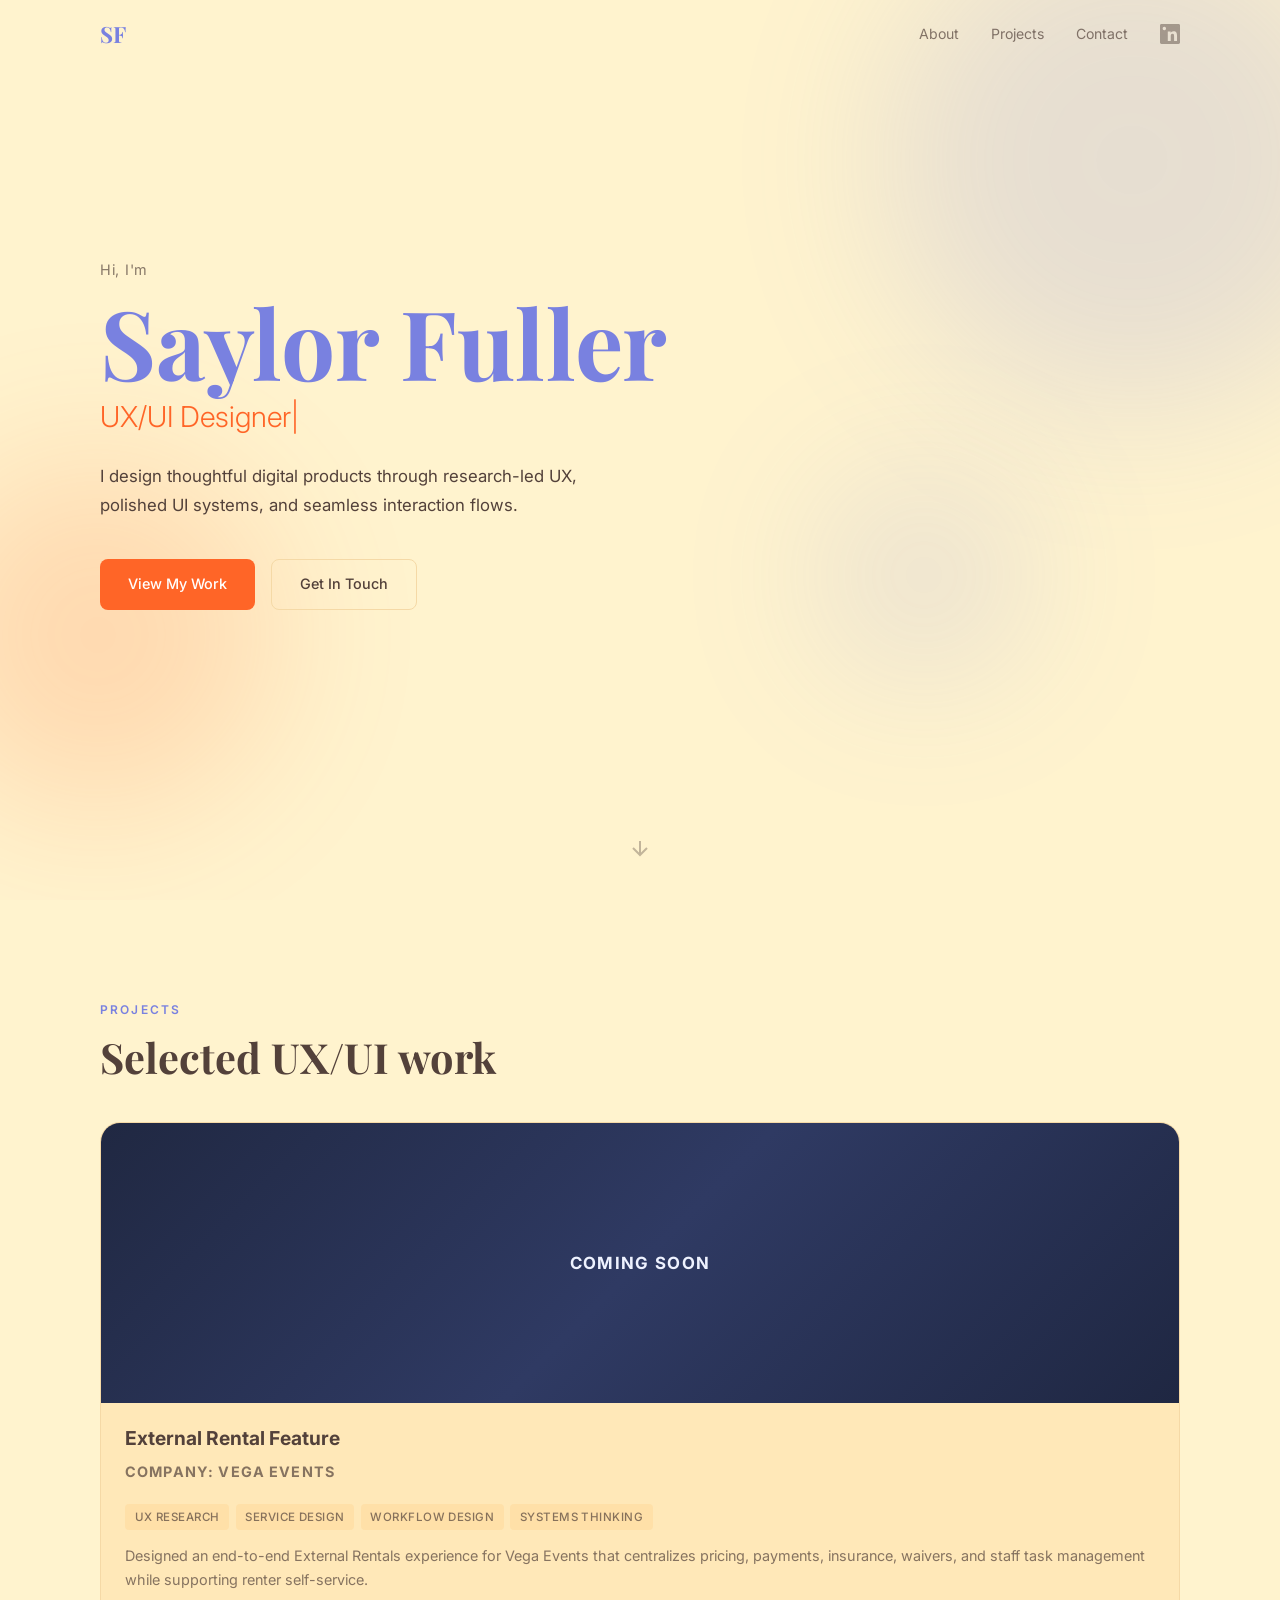
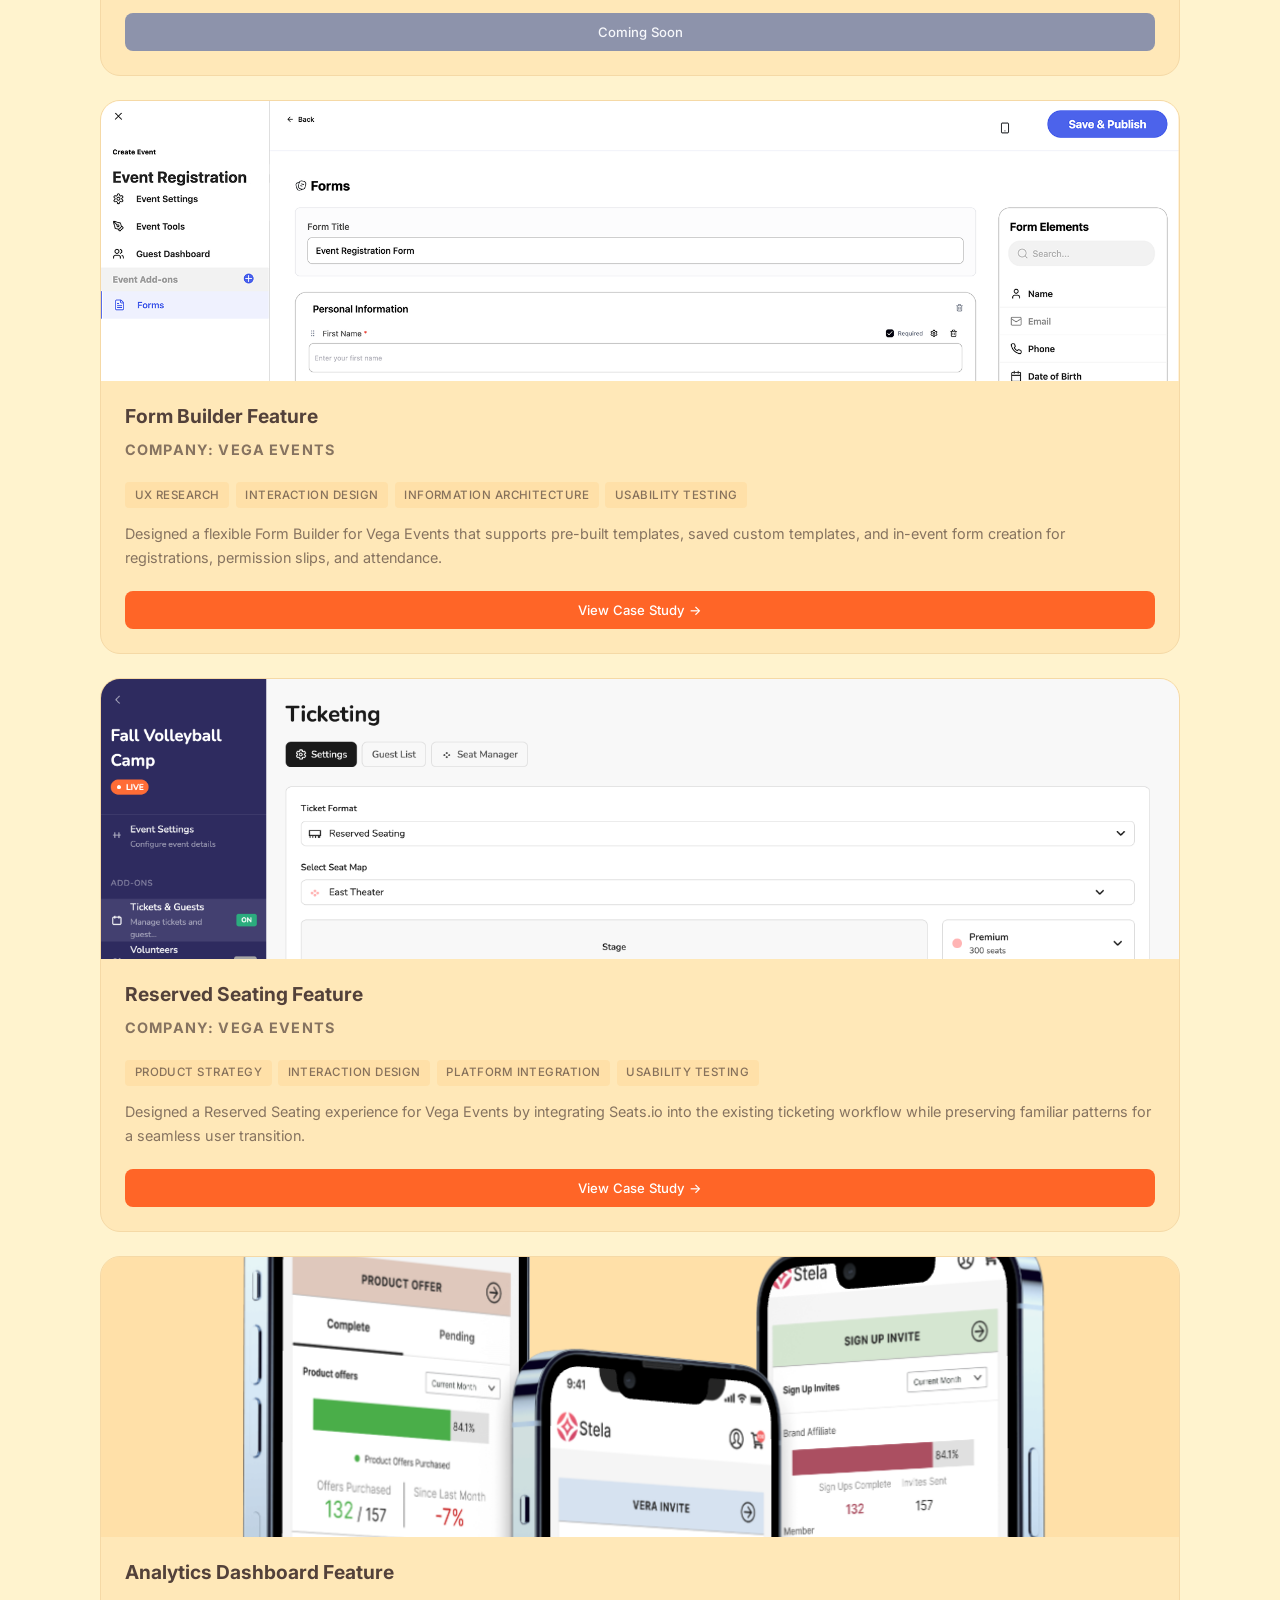
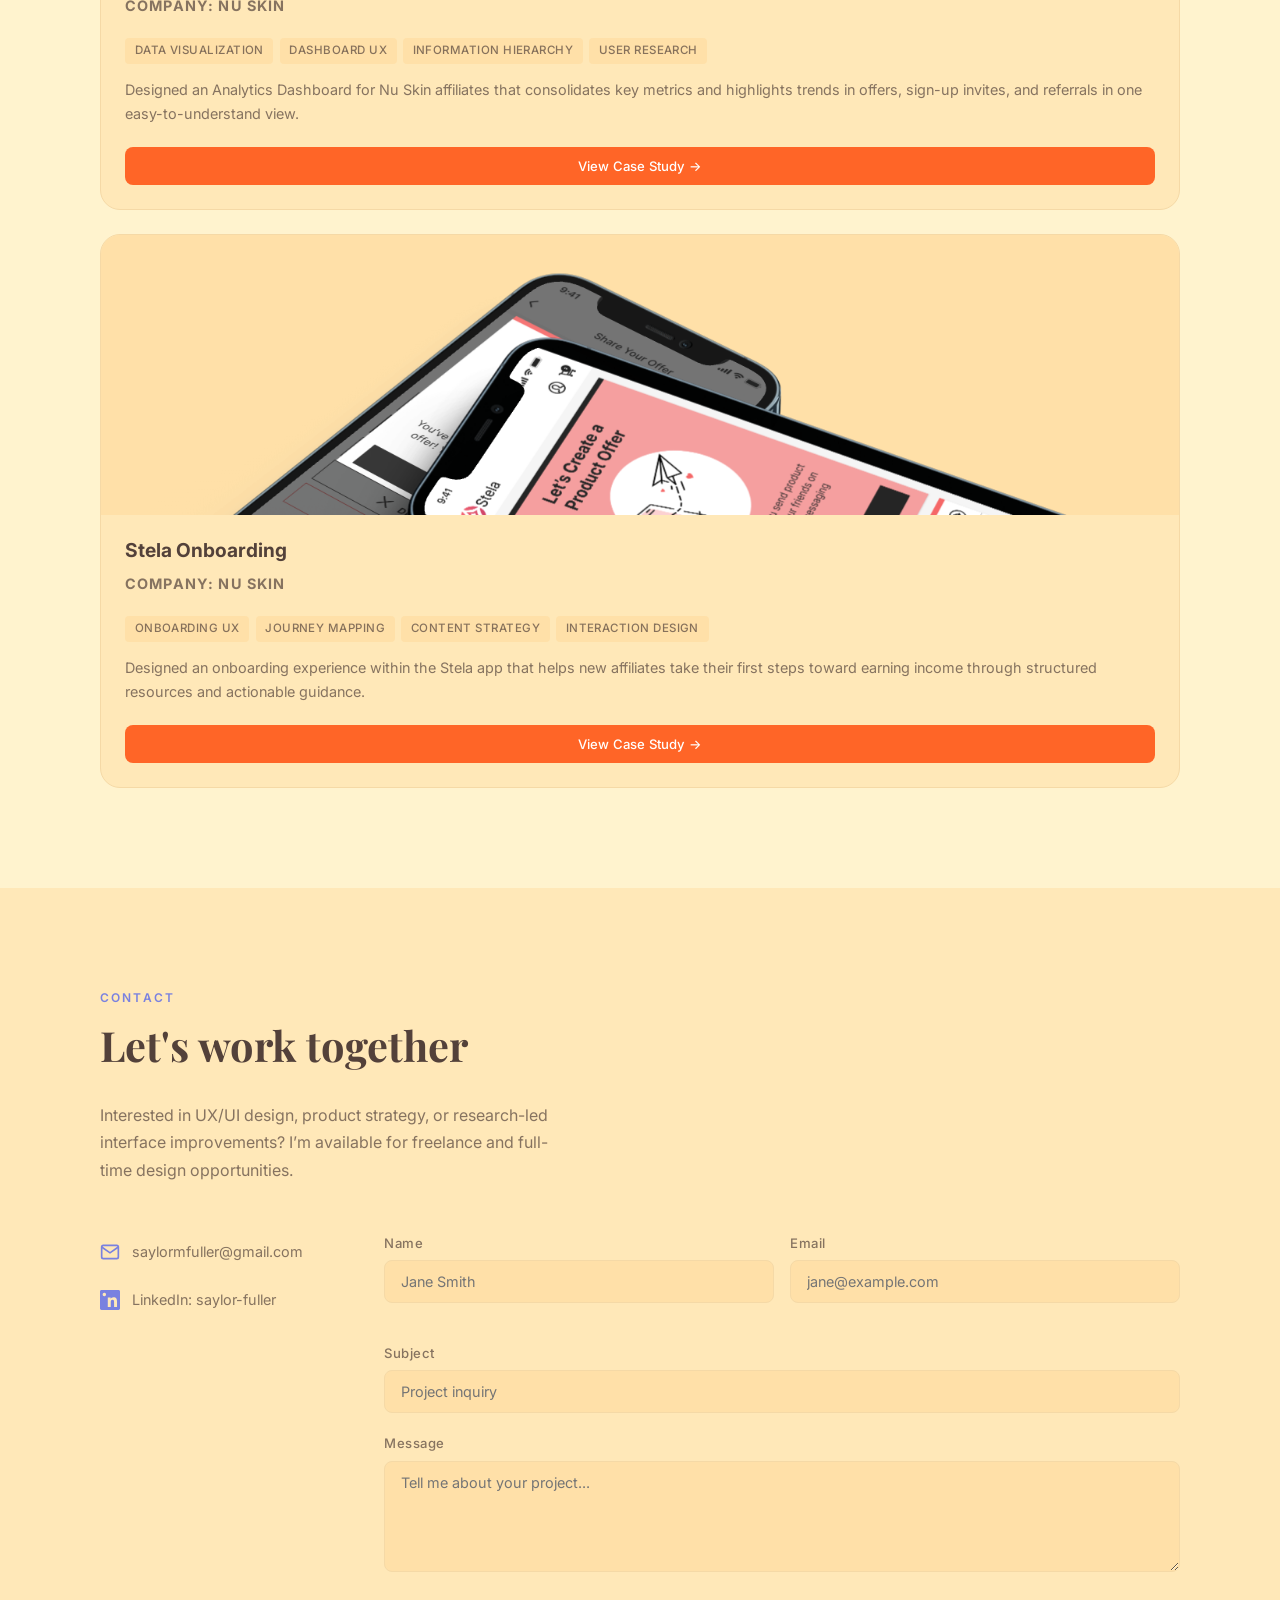
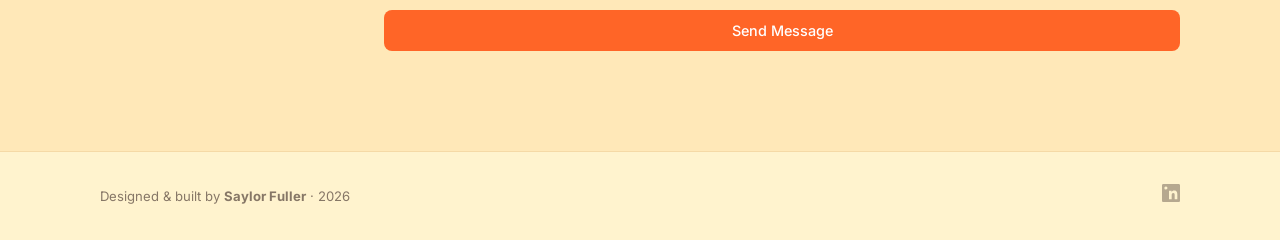
==== commit 1a2e5781: "Updated analytics case study" ====
--- a/index.html
+++ b/index.html
@@ -155,9 +155,9 @@
           </div>
         </article>
 
-        <article class="project-card" hidden aria-hidden="true">
-          <div class="project-img">
-            <img src="project4.png" alt="Nu Skin Analytics Dashboard Feature" onerror="this.parentElement.classList.add('img-missing')" />
+        <article class="project-card analytics-card">
+          <div class="project-img">
+            <img src="analytics-header.png" alt="Nu Skin Analytics Dashboard header" onerror="this.parentElement.classList.add('img-missing')" />
             <div class="project-img-placeholder">Analytics Dashboard Feature</div>
           </div>
           <div class="project-body">
--- a/style.css
+++ b/style.css
@@ -424,6 +424,128 @@
   margin-bottom: 1rem;
 }
 
+.about-skills-full {
+  width: 100%;
+  margin-top: 2rem;
+  text-align: left;
+}
+
+.about-skills-full h3 {
+  margin: 0 0 1rem;
+  font-size: 1.3rem;
+  color: var(--text);
+}
+
+.about-skills-full .skills {
+  margin: 0 0 1.5rem;
+}
+
+.human-section {
+  width: 100%;
+  margin-top: 3rem;
+  text-align: left;
+}
+
+.human-section h3 {
+  margin: 0 0 0.75rem;
+  font-size: 1.5rem;
+  color: var(--text);
+}
+
+.human-sub {
+  color: var(--text-muted);
+  margin-bottom: 1.2rem;
+}
+
+.fun-carousel {
+  position: relative;
+  width: 100%;
+  border: 1px solid var(--border);
+  border-radius: var(--radius-lg);
+  background: var(--bg);
+  overflow: hidden;
+}
+
+.carousel-track {
+  display: grid;
+  grid-template-columns: repeat(3, minmax(0, 1fr));
+  gap: 0.75rem;
+  padding: 0.75rem;
+  width: 100%;
+}
+
+.carousel-slide {
+  display: block;
+  margin: 0;
+  border: 1px solid var(--border);
+  border-radius: 12px;
+  overflow: hidden;
+  background: var(--bg-2);
+}
+
+.carousel-slide[aria-hidden="true"] {
+  display: none;
+}
+
+.carousel-slide img {
+  width: 100%;
+  height: 260px;
+  object-fit: cover;
+  display: block;
+}
+
+.carousel-slide figcaption {
+  padding: 0.7rem 0.8rem 0.8rem;
+  color: var(--text);
+  font-size: 0.88rem;
+  background: var(--bg-2);
+  border-top: 1px solid var(--border);
+}
+
+.carousel-btn {
+  position: absolute;
+  top: calc(50% - 48px);
+  width: 42px;
+  height: 42px;
+  border: 1px solid rgba(255, 255, 255, 0.4);
+  border-radius: 999px;
+  background: rgba(0, 0, 0, 0.45);
+  color: #fff;
+  font-size: 1.1rem;
+  line-height: 1;
+  cursor: pointer;
+  z-index: 2;
+}
+
+.carousel-btn.prev {
+  left: 0.75rem;
+}
+
+.carousel-btn.next {
+  right: 0.75rem;
+}
+
+.carousel-dots {
+  display: flex;
+  justify-content: center;
+  gap: 0.45rem;
+  padding: 0.75rem 0 0.95rem;
+  background: var(--bg-2);
+}
+
+.carousel-dot {
+  width: 9px;
+  height: 9px;
+  border-radius: 999px;
+  border: 0;
+  background: rgba(121, 129, 224, 0.35);
+  cursor: pointer;
+}
+
+.carousel-dot.is-active {
+  background: var(--accent2);
+}
+
 .skills {
   display: flex;
   flex-wrap: wrap;
@@ -495,6 +617,9 @@
   object-fit: cover;
   object-position: top center;
   transition: transform .4s ease;
+}
+.project-card.analytics-card .project-img img {
+  object-position: center 22%;
 }
 .project-card:hover .project-img img { transform: scale(1.04); }
 
@@ -780,6 +905,20 @@
 
 @media (max-width: 640px) {
   section { padding: 70px 0; }
+
+  .carousel-track {
+    grid-template-columns: 1fr;
+  }
+
+  .carousel-slide img {
+    height: 320px;
+  }
+
+  .carousel-btn {
+    width: 36px;
+    height: 36px;
+    top: calc(50% - 32px);
+  }
 
   /* Mobile nav */
   .nav-toggle { display: flex; }
@@ -806,3 +945,9 @@
 
   .footer-inner { flex-direction: column; gap: 1rem; text-align: center; }
 }
+
+@media (min-width: 641px) and (max-width: 980px) {
+  .carousel-track {
+    grid-template-columns: repeat(2, minmax(0, 1fr));
+  }
+}
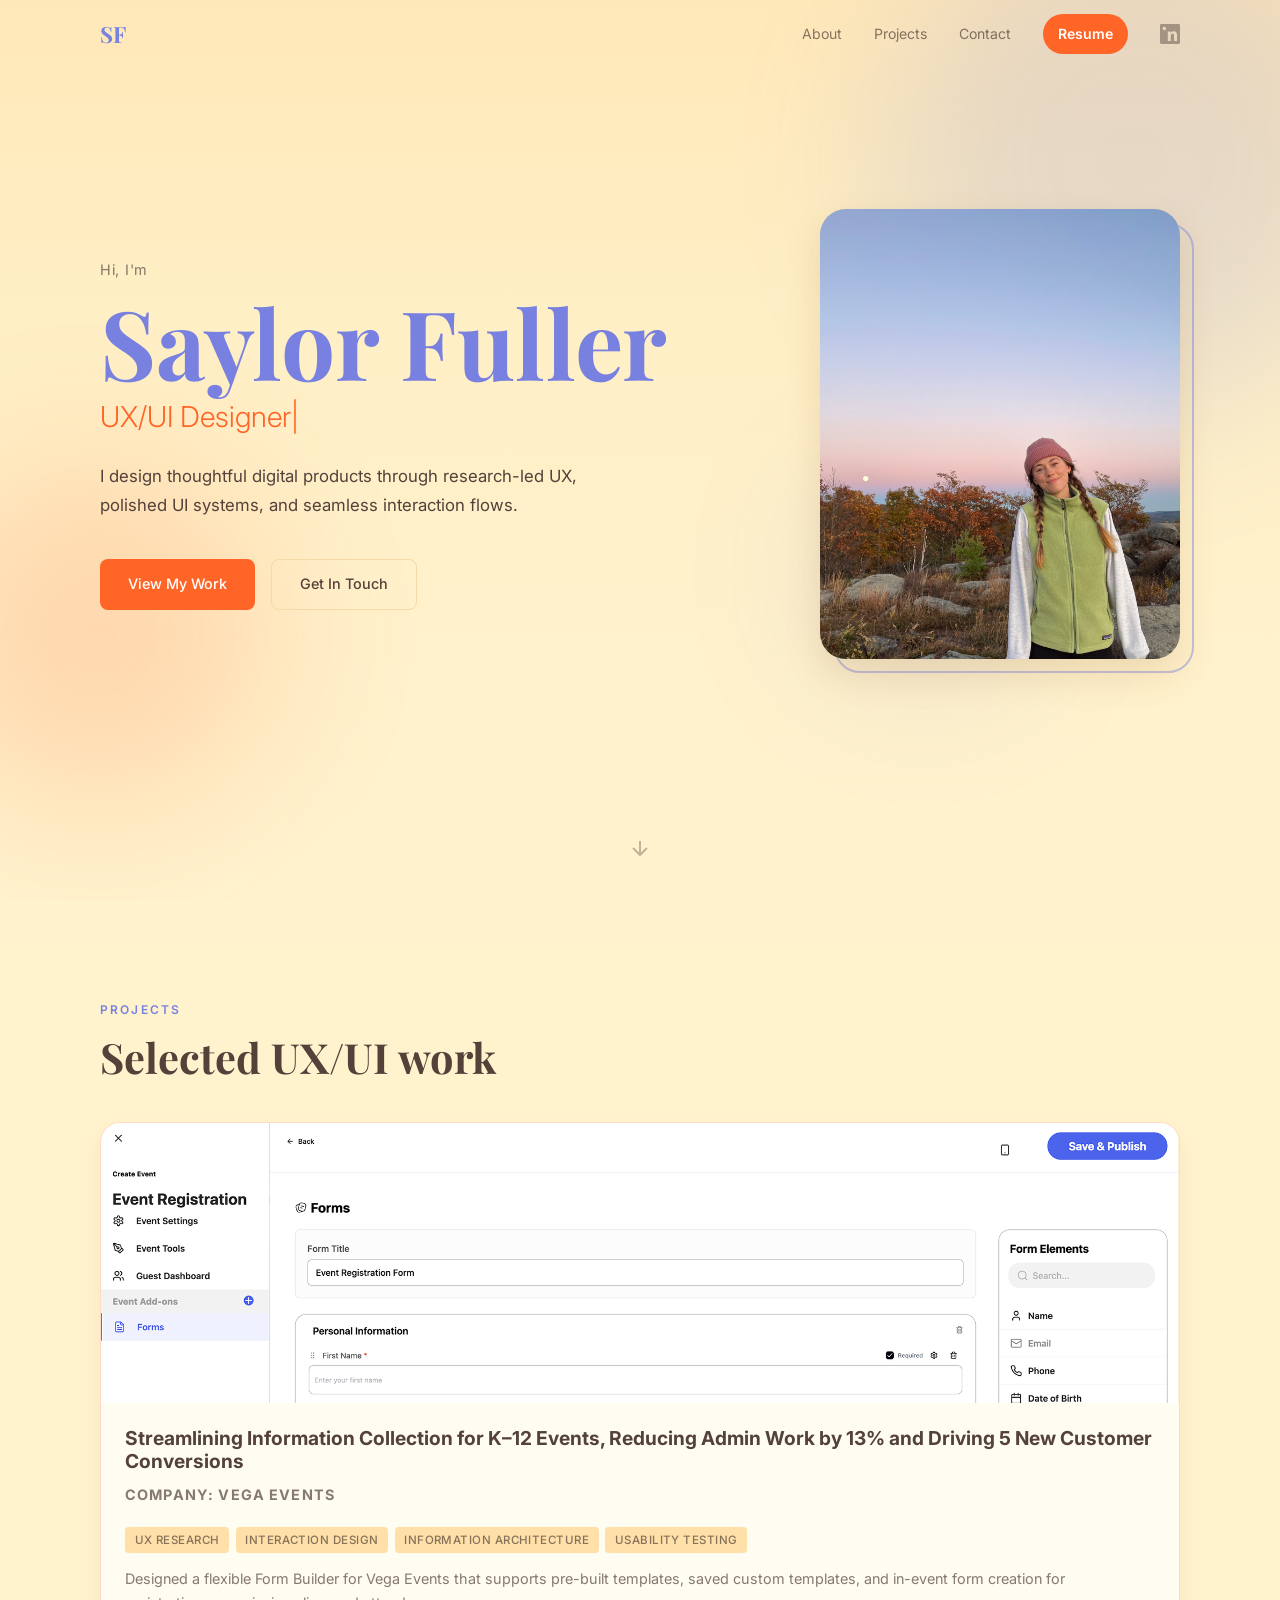
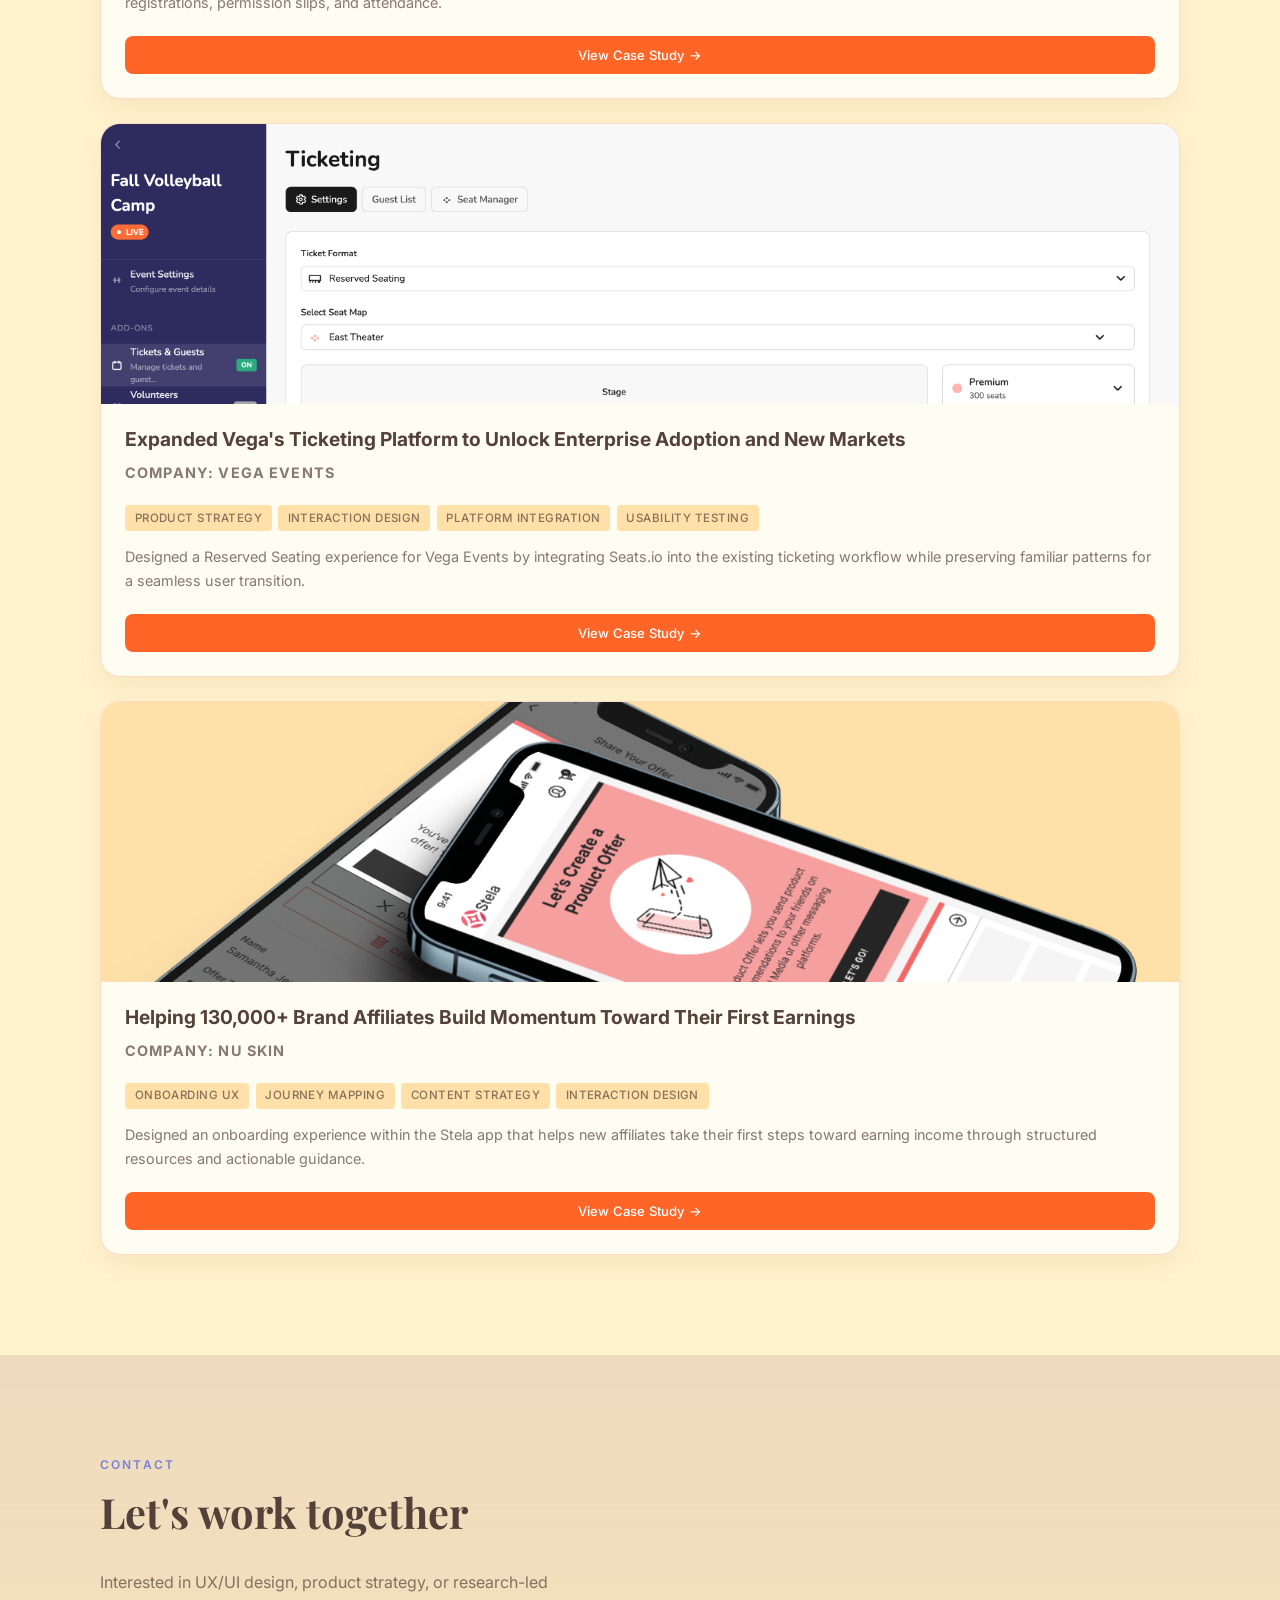
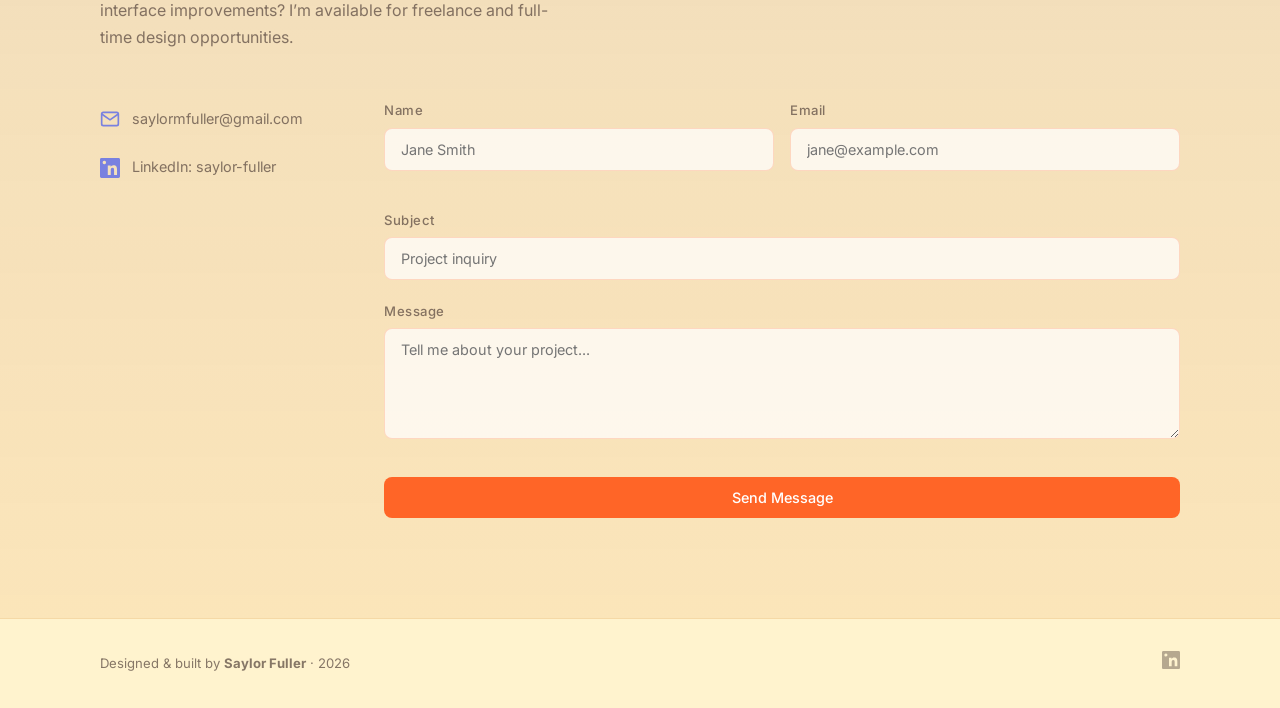
==== commit 9f87529f: "Updated case study format and content" ====
--- a/index.html
+++ b/index.html
@@ -23,6 +23,7 @@
         <li><a href="about.html">About</a></li>
         <li><a href="#projects">Projects</a></li>
         <li><a href="#contact">Contact</a></li>
+        <li><a href="Saylor%20Fuller%20Product%20Design%20Resume.pdf" class="nav-resume" download="Saylor Fuller Product Design Resume.pdf">Resume</a></li>
         <li>
           <a href="https://www.linkedin.com/in/saylor-fuller/" target="_blank" rel="noopener" class="nav-icon" aria-label="LinkedIn">
             <!-- LinkedIn SVG icon -->
@@ -38,17 +39,27 @@
   <!-- ===================== HERO ===================== -->
   <section id="hero">
     <div class="hero-content">
-      <p class="hero-eyebrow">Hi, I'm</p>
-      <h1 class="hero-name">Saylor Fuller</h1>
-      <h2 class="hero-title">
-        <span class="typed-text" id="typed"></span><span class="cursor">|</span>
-      </h2>
-      <p class="hero-sub">
-        I design thoughtful digital products through research-led UX, polished UI systems, and seamless interaction flows.
-      </p>
-      <div class="hero-cta">
-        <a href="#projects" class="btn btn-primary">View My Work</a>
-        <a href="#contact" class="btn btn-ghost">Get In Touch</a>
+      <div class="hero-layout">
+        <div class="hero-copy">
+          <p class="hero-eyebrow">Hi, I'm</p>
+          <h1 class="hero-name">Saylor Fuller</h1>
+          <h2 class="hero-title">
+            <span class="typed-text" id="typed"></span><span class="cursor">|</span>
+          </h2>
+          <p class="hero-sub">
+            I design thoughtful digital products through research-led UX, polished UI systems, and seamless interaction flows.
+          </p>
+          <div class="hero-cta">
+            <a href="#projects" class="btn btn-primary">View My Work</a>
+            <a href="#contact" class="btn btn-ghost">Get In Touch</a>
+          </div>
+        </div>
+        <div class="hero-photo-wrap" aria-hidden="true">
+          <div class="hero-photo-frame">
+            <img src="Me.jpeg" alt="Portrait of Saylor Fuller" loading="eager" />
+          </div>
+          <div class="hero-photo-accent"></div>
+        </div>
       </div>
     </div>
     <!-- Decorative floating shapes -->
@@ -72,7 +83,7 @@
       <h2 class="section-heading">Selected UX/UI work</h2>
       <div class="projects-grid">
 
-        <article class="project-card">
+        <article class="project-card" hidden aria-hidden="true">
           <div class="project-img img-missing project-img-coming-soon">
             <div class="project-img-placeholder">Coming Soon</div>
           </div>
@@ -95,10 +106,10 @@
         <article class="project-card">
           <div class="project-img">
             <img src="form-builder-forms-header.png" alt="Vega Form Builder Feature header" onerror="this.parentElement.classList.add('img-missing')" />
-            <div class="project-img-placeholder">Form Builder Feature</div>
-          </div>
-          <div class="project-body">
-            <h3>Form Builder Feature</h3>
+            <div class="project-img-placeholder">Streamlining Information Collection for K–12 Events, Reducing Admin Work by 13% and Driving 5 New Customer Conversions</div>
+          </div>
+          <div class="project-body">
+            <h3>Streamlining Information Collection for K–12 Events, Reducing Admin Work by 13% and Driving 5 New Customer Conversions</h3>
             <p class="project-company">Company: Vega Events</p>
             <div class="project-tags">
               <span>UX Research</span>
@@ -119,7 +130,7 @@
             <div class="project-img-placeholder">Reserved Seating Feature</div>
           </div>
           <div class="project-body">
-            <h3>Reserved Seating Feature</h3>
+            <h3>Expanded Vega's Ticketing Platform to Unlock Enterprise Adoption and New Markets</h3>
             <p class="project-company">Company: Vega Events</p>
             <div class="project-tags">
               <span>Product Strategy</span>
@@ -136,7 +147,7 @@
 
         <article class="project-card" hidden aria-hidden="true">
           <div class="project-img">
-            <img src="project3.png" alt="Vega Cart & Checkout Functionality" onerror="this.parentElement.classList.add('img-missing')" />
+            <img src="checkout-header-1.png" alt="Vega Cart & Checkout Functionality" onerror="this.parentElement.classList.add('img-missing')" />
             <div class="project-img-placeholder">Cart & Checkout Functionality</div>
           </div>
           <div class="project-body">
@@ -155,7 +166,7 @@
           </div>
         </article>
 
-        <article class="project-card analytics-card">
+        <article class="project-card analytics-card" hidden aria-hidden="true">
           <div class="project-img">
             <img src="analytics-header.png" alt="Nu Skin Analytics Dashboard header" onerror="this.parentElement.classList.add('img-missing')" />
             <div class="project-img-placeholder">Analytics Dashboard Feature</div>
@@ -176,13 +187,13 @@
           </div>
         </article>
 
-        <article class="project-card">
+        <article class="project-card stela-card">
           <div class="project-img">
             <img src="stela-heading.png" alt="Stela Onboarding header" onerror="this.parentElement.classList.add('img-missing')" />
-            <div class="project-img-placeholder">Stela Onboarding</div>
-          </div>
-          <div class="project-body">
-            <h3>Stela Onboarding</h3>
+            <div class="project-img-placeholder">Helping 130,000+ Brand Affiliates Build Momentum Toward Their First Earnings</div>
+          </div>
+          <div class="project-body">
+            <h3>Helping 130,000+ Brand Affiliates Build Momentum Toward Their First Earnings</h3>
             <p class="project-company">Company: Nu Skin</p>
             <div class="project-tags">
               <span>Onboarding UX</span>
--- a/style.css
+++ b/style.css
@@ -5,6 +5,7 @@
   --bg:          #FFF3CE; /* background */
   --bg-2:        #FFE8B8; /* soft secondary surfaces */
   --bg-3:        #FFE0A8; /* tertiary surfaces */
+  --case-surface: #FFEEBF; /* lighter case study containers */
   --border:      #F5D9A6; /* subtle border */
   --text:        #53413A; /* primary text */
   --text-muted:  rgba(83,65,58,0.7);
@@ -36,7 +37,15 @@
 }
 
 body {
-  background: var(--bg);
+  background:
+    linear-gradient(
+      180deg,
+      var(--bg-2) 0px,
+      #ffefc5 300px,
+      #fff1cb 620px,
+      var(--bg) 980px,
+      var(--bg) 100%
+    );
   color: var(--text);
   font-family: var(--font-sans);
   line-height: 1.7;
@@ -163,7 +172,7 @@
   margin-top: 1.5rem;
 }
 .contribution-card {
-  background: var(--bg-2);
+  background: var(--case-surface);
   border: 1px solid var(--border);
   border-radius: var(--radius-lg);
   padding: 1.75rem;
@@ -226,6 +235,22 @@
   transition: color var(--transition);
 }
 .nav-links a:hover { color: var(--text); }
+
+.nav-links .nav-resume {
+  display: inline-flex;
+  align-items: center;
+  justify-content: center;
+  padding: 0.48rem 0.95rem;
+  border-radius: 999px;
+  background: var(--accent2);
+  color: var(--white);
+  font-weight: 600;
+}
+
+.nav-links .nav-resume:hover {
+  color: var(--white);
+  background: var(--accent2-dark);
+}
 
 .nav-icon {
   display: flex;
@@ -276,6 +301,17 @@
   z-index: 2;
 }
 
+.hero-layout {
+  display: grid;
+  grid-template-columns: minmax(0, 1.05fr) minmax(260px, 360px);
+  gap: clamp(2rem, 4vw, 4rem);
+  align-items: center;
+}
+
+.hero-copy {
+  min-width: 0;
+}
+
 .hero-eyebrow {
   font-size: .9rem;
   color: var(--text-muted);
@@ -319,6 +355,41 @@
   gap: 1rem;
 }
 
+.hero-photo-wrap {
+  position: relative;
+  justify-self: end;
+  width: min(100%, 360px);
+  isolation: isolate;
+}
+
+.hero-photo-frame {
+  position: relative;
+  z-index: 2;
+  border-radius: 26px;
+  overflow: hidden;
+  background: var(--bg-3);
+  box-shadow: 0 16px 36px rgba(149, 93, 33, 0.16);
+}
+
+.hero-photo-frame img {
+  width: 100%;
+  aspect-ratio: 4 / 5;
+  object-fit: cover;
+  display: block;
+}
+
+.hero-photo-accent {
+  position: absolute;
+  inset: auto -14px -14px auto;
+  width: 100%;
+  height: 100%;
+  border: 2px solid var(--accent);
+  border-radius: 26px;
+  opacity: .45;
+  z-index: 1;
+  pointer-events: none;
+}
+
 /* Scroll cue */
 .scroll-down {
   position: absolute;
@@ -362,17 +433,25 @@
 /* ============================================================
    ABOUT
    ============================================================ */
-#about { background: var(--bg-2); }
+#about {
+  background: var(--bg);
+  padding-bottom: 132px;
+}
 
 .about-grid {
   display: grid;
   grid-template-columns: 340px 1fr;
-  gap: 5rem;
+  gap: 6rem;
   align-items: start;
+  margin-bottom: 4.5rem;
 }
 
 /* Photo */
-.about-photo { position: relative; width: fit-content; }
+.about-photo {
+  position: relative;
+  width: fit-content;
+  isolation: isolate;
+}
 
 .photo-frame {
   width: 300px;
@@ -381,6 +460,7 @@
   overflow: hidden;
   background: var(--bg-3);
   position: relative;
+  z-index: 2;
 }
 
 .photo-frame img {
@@ -408,8 +488,9 @@
   border-radius: var(--radius-lg);
   top: 16px;
   left: 16px;
-  z-index: -1;
+  z-index: 1;
   opacity: .5;
+  pointer-events: none;
 }
 
 /* Text */
@@ -421,7 +502,7 @@
 
 .about-text p {
   color: var(--text-muted);
-  margin-bottom: 1rem;
+  margin-bottom: 1.35rem;
 }
 
 .about-skills-full {
@@ -442,95 +523,128 @@
 
 .human-section {
   width: 100%;
-  margin-top: 3rem;
+  margin-top: 5rem;
   text-align: left;
 }
 
 .human-section h3 {
-  margin: 0 0 0.75rem;
+  margin: 0 0 1rem;
   font-size: 1.5rem;
   color: var(--text);
 }
 
 .human-sub {
   color: var(--text-muted);
-  margin-bottom: 1.2rem;
+  margin-bottom: 2rem;
+}
+
+.human-section .case-section-kicker {
+  font-family: var(--font-sans);
+  font-size: 0.76rem;
+  font-weight: 700;
+  text-transform: uppercase;
+  letter-spacing: 0.14em;
+  color: var(--accent);
+  margin: 0 0 0.85rem;
+}
+
+.human-section .case-section-subhead {
+  font-family: var(--font-serif);
+  font-size: clamp(1.45rem, 2.7vw, 2.35rem);
+  line-height: 1.1;
+  color: var(--text);
+  max-width: 980px;
+  margin: 0 0 1.6rem;
 }
 
 .fun-carousel {
   position: relative;
   width: 100%;
-  border: 1px solid var(--border);
-  border-radius: var(--radius-lg);
-  background: var(--bg);
-  overflow: hidden;
+  overflow: visible;
+  margin: 3.4rem 0 2rem;
+  padding: 0;
 }
 
 .carousel-track {
   display: grid;
-  grid-template-columns: repeat(3, minmax(0, 1fr));
-  gap: 0.75rem;
-  padding: 0.75rem;
+  grid-template-columns: 0.82fr 1.38fr 0.82fr;
+  align-items: end;
+  gap: 1rem;
   width: 100%;
 }
 
 .carousel-slide {
   display: block;
   margin: 0;
-  border: 1px solid var(--border);
-  border-radius: 12px;
-  overflow: hidden;
-  background: var(--bg-2);
+  border: 0;
+  overflow: visible;
+  background: transparent;
+  min-width: 0;
 }
 
 .carousel-slide[aria-hidden="true"] {
   display: none;
 }
 
+.carousel-slide.is-featured {
+  transform: translateY(0);
+}
+
 .carousel-slide img {
   width: 100%;
-  height: 260px;
+  height: 220px;
   object-fit: cover;
   display: block;
+  border-radius: 20px;
+  box-shadow: 0 10px 24px rgba(110, 76, 31, 0.08);
+}
+
+.carousel-slide.is-featured img {
+  height: 320px;
+  border-radius: 22px;
 }
 
 .carousel-slide figcaption {
-  padding: 0.7rem 0.8rem 0.8rem;
-  color: var(--text);
-  font-size: 0.88rem;
-  background: var(--bg-2);
-  border-top: 1px solid var(--border);
+  padding: 0.55rem 0.15rem 0;
+  color: #c9654c;
+  font-size: 0.68rem;
+  line-height: 1.35;
+  text-transform: uppercase;
+  letter-spacing: 0.04em;
+  text-align: center;
 }
 
 .carousel-btn {
-  position: absolute;
-  top: calc(50% - 48px);
-  width: 42px;
-  height: 42px;
-  border: 1px solid rgba(255, 255, 255, 0.4);
+  position: static;
+  width: 34px;
+  height: 34px;
+  border: 0;
   border-radius: 999px;
-  background: rgba(0, 0, 0, 0.45);
-  color: #fff;
-  font-size: 1.1rem;
+  background: transparent;
+  color: #de5a36;
+  font-size: 1.55rem;
+  font-weight: 300;
   line-height: 1;
   cursor: pointer;
   z-index: 2;
 }
 
-.carousel-btn.prev {
-  left: 0.75rem;
-}
-
-.carousel-btn.next {
-  right: 0.75rem;
+.carousel-btn:hover {
+  color: #c94f2e;
 }
 
 .carousel-dots {
   display: flex;
+  align-items: center;
+  gap: 0.45rem;
+}
+
+.carousel-controls {
+  display: flex;
+  align-items: center;
   justify-content: center;
-  gap: 0.45rem;
-  padding: 0.75rem 0 0.95rem;
-  background: var(--bg-2);
+  gap: 0.9rem;
+  margin-top: 0.85rem;
 }
 
 .carousel-dot {
@@ -575,7 +689,7 @@
 /* ============================================================
    PROJECTS
    ============================================================ */
-#projects { background: var(--bg); }
+#projects { background: transparent; }
 
 .projects-grid {
   display: grid;
@@ -584,10 +698,11 @@
 }
 
 .project-card {
-  background: var(--bg-2);
-  border: 1px solid var(--border);
+  background: rgba(255, 255, 255, 0.72);
+  border: 1px solid rgba(255, 101, 39, 0.22);
   border-radius: var(--radius-lg);
   overflow: hidden;
+  box-shadow: 0 10px 24px rgba(149, 93, 33, 0.08);
   transition: transform var(--transition), border-color var(--transition), box-shadow var(--transition);
   display: flex;
   flex-direction: column;
@@ -599,8 +714,8 @@
 
 .project-card:hover {
   transform: translateY(-6px);
-  border-color: rgba(201,169,110,.4);
-  box-shadow: 0 20px 40px rgba(0,0,0,.4);
+  border-color: rgba(255, 101, 39, 0.38);
+  box-shadow: 0 18px 36px rgba(149, 93, 33, 0.14);
 }
 
 /* Project image area */
@@ -620,6 +735,9 @@
 }
 .project-card.analytics-card .project-img img {
   object-position: center 22%;
+}
+.project-card.stela-card .project-img img {
+  object-position: center 18%;
 }
 .project-card:hover .project-img img { transform: scale(1.04); }
 
@@ -702,7 +820,16 @@
 /* ============================================================
    CONTACT
    ============================================================ */
-#contact { background: var(--bg-2); }
+#contact {
+  background:
+    linear-gradient(
+      180deg,
+      rgba(121, 129, 224, 0.13) 0%,
+      rgba(121, 129, 224, 0.08) 36%,
+      rgba(121, 129, 224, 0.03) 100%
+    ),
+    var(--bg-2);
+}
 
 .contact-sub {
   max-width: 460px;
@@ -760,8 +887,8 @@
 
 .form-group input,
 .form-group textarea {
-  background: var(--bg-3);
-  border: 1px solid var(--border);
+  background: rgba(255, 255, 255, 0.72);
+  border: 1px solid rgba(255, 101, 39, 0.22);
   border-radius: 8px;
   padding: .75rem 1rem;
   font-family: var(--font-sans);
@@ -826,6 +953,194 @@
   transition: opacity var(--transition);
 }
 .footer-links a:hover { opacity: 1; }
+
+/* ============================================================
+   CASE STUDY SIDE NAV
+   ============================================================ */
+.case-study-body {
+  padding: 28px 0 90px;
+}
+
+.case-study-body-grid {
+  display: grid;
+  grid-template-columns: 190px minmax(0, 1fr);
+  gap: clamp(1.5rem, 4vw, 4rem);
+  align-items: start;
+}
+
+.case-side-nav {
+  position: sticky;
+  top: calc(var(--nav-h) + 18px);
+  align-self: start;
+  border-right: 1px solid rgba(83, 65, 58, 0.12);
+  padding-right: 1rem;
+}
+
+.case-side-title {
+  font-size: 0.72rem;
+  text-transform: uppercase;
+  letter-spacing: 0.12em;
+  color: var(--text-muted);
+  font-weight: 700;
+  margin-bottom: 0.9rem;
+}
+
+.case-side-links {
+  display: flex;
+  flex-direction: column;
+  gap: 0.75rem;
+}
+
+.case-side-links a {
+  color: var(--text-muted);
+  font-size: 0.74rem;
+  font-weight: 500;
+  text-transform: uppercase;
+  letter-spacing: 0.11em;
+  line-height: 1.3;
+  transition: color var(--transition), transform var(--transition);
+}
+
+.case-side-links a:hover,
+.case-side-links a.is-active {
+  color: var(--text);
+  transform: translateX(2px);
+  font-weight: 700;
+}
+
+.case-study-sections .case-study-section:first-child {
+  padding-top: 0;
+}
+
+.case-study-sections .case-study-section .container {
+  width: 100%;
+}
+
+.case-study-section h2.case-section-kicker {
+  font-family: var(--font-sans) !important;
+  font-size: 0.76rem !important;
+  font-weight: 700 !important;
+  text-transform: uppercase;
+  letter-spacing: 0.14em;
+  color: var(--accent) !important;
+  margin-bottom: 0.85rem !important;
+}
+
+.case-study-section .case-section-subhead {
+  font-family: var(--font-serif);
+  font-size: clamp(1.45rem, 2.7vw, 2.35rem);
+  line-height: 1.1;
+  color: var(--text);
+  max-width: 980px;
+  margin: 0 0 1.6rem;
+}
+
+.case-process-section .case-process-frame {
+  width: 100% !important;
+  max-width: 100% !important;
+  margin: 0;
+}
+
+.case-process-section .case-process-media {
+  width: 100% !important;
+  height: auto !important;
+  max-height: none !important;
+  object-fit: contain !important;
+  object-position: center;
+  border-radius: 16px;
+  background: rgba(255, 255, 255, 0.62);
+}
+
+.case-process-carousel {
+  position: relative;
+  margin: 1.1rem 0 1.9rem;
+  width: 100%;
+}
+
+.case-process-carousel-viewport {
+  overflow: hidden;
+  padding-right: 0;
+}
+
+.case-process-carousel.is-at-end .case-process-carousel-viewport {
+  padding-right: 0;
+}
+
+.case-process-carousel-track {
+  position: relative;
+  display: flex;
+  gap: 16px;
+  transition: transform 0.35s ease;
+}
+
+.case-process-slide {
+  display: block;
+  flex: 0 0 100%;
+}
+
+.case-process-carousel.is-at-end .case-process-slide {
+  flex-basis: 100%;
+}
+
+.case-process-slide.is-active {
+  display: block;
+}
+
+.case-process-carousel-controls {
+  display: flex;
+  align-items: center;
+  justify-content: center;
+  gap: 0.9rem;
+  margin-top: 0.85rem;
+}
+
+.case-process-carousel-dots {
+  display: flex;
+  align-items: center;
+  gap: 0.45rem;
+}
+
+.case-process-dot {
+  width: 8px;
+  height: 8px;
+  border: 0;
+  border-radius: 999px;
+  background: rgba(83, 65, 58, 0.28);
+  cursor: pointer;
+}
+
+.case-process-dot.is-active {
+  background: var(--accent2);
+}
+
+.case-process-carousel-btn {
+  position: static;
+  transform: none;
+  width: 34px;
+  height: 34px;
+  border: 0;
+  border-radius: 999px;
+  background: transparent;
+  color: #de5a36;
+  font-size: 1.55rem;
+  font-weight: 300;
+  line-height: 1;
+  cursor: pointer;
+  z-index: 5;
+}
+
+.case-process-carousel-btn:hover {
+  color: #c94f2e;
+}
+
+.case-process-carousel-btn:disabled {
+  opacity: 0.28;
+  cursor: default;
+}
+
+main .case-study-section {
+  scroll-margin-top: calc(var(--nav-h) + 20px);
+}
 
 /* ============================================================
    SCROLL REVEAL
@@ -890,6 +1205,25 @@
    RESPONSIVE
    ============================================================ */
 @media (max-width: 860px) {
+  .hero-layout {
+    grid-template-columns: 1fr;
+    gap: 2rem;
+  }
+
+  .hero-photo-wrap {
+    justify-self: center;
+    width: min(78vw, 360px);
+  }
+
+  .hero-sub {
+    margin-left: auto;
+    margin-right: auto;
+  }
+
+  .hero-cta {
+    justify-content: center;
+  }
+
   .about-grid {
     grid-template-columns: 1fr;
     gap: 3rem;
@@ -906,18 +1240,60 @@
 @media (max-width: 640px) {
   section { padding: 70px 0; }
 
+  .case-process-section .case-process-media {
+    max-height: none !important;
+  }
+
+  .case-process-carousel {
+    margin-bottom: 1.6rem;
+  }
+
+  .case-process-carousel-viewport {
+    padding-right: 0;
+  }
+
+  .case-process-slide {
+    flex-basis: 100%;
+  }
+
+  .case-process-carousel-btn {
+    width: 34px;
+    height: 34px;
+    font-size: 1.55rem;
+  }
+
+  .case-study-section .case-section-subhead {
+    line-height: 1.14;
+    margin-bottom: 1.2rem;
+  }
+
+  .case-side-links a {
+    font-size: 0.7rem;
+  }
+
+  .hero-photo-wrap {
+    width: min(86vw, 330px);
+  }
+
+  .hero-photo-accent {
+    inset: auto -10px -10px auto;
+  }
+
   .carousel-track {
     grid-template-columns: 1fr;
   }
 
   .carousel-slide img {
+    height: 320px;
+  }
+
+  .carousel-slide.is-featured img {
     height: 320px;
   }
 
   .carousel-btn {
     width: 36px;
     height: 36px;
-    top: calc(50% - 32px);
   }
 
   /* Mobile nav */
@@ -939,15 +1315,56 @@
   .nav-links.open { transform: translateY(0); }
   .nav-links a { font-size: 1rem; }
 
+  .nav-links .nav-resume {
+    width: auto;
+    min-width: 140px;
+  }
+
   .hero-cta { flex-direction: column; }
 
   .form-row { grid-template-columns: 1fr; }
 
   .footer-inner { flex-direction: column; gap: 1rem; text-align: center; }
+}
+
+@media (max-width: 980px) {
+  .case-study-body {
+    padding-top: 18px;
+  }
+
+  .case-study-body-grid {
+    grid-template-columns: 1fr;
+    gap: 1.25rem;
+  }
+
+  .case-side-nav {
+    top: var(--nav-h);
+    z-index: 40;
+    border-right: 0;
+    border-bottom: 1px solid var(--border);
+    background: color-mix(in srgb, var(--bg) 92%, white 8%);
+    padding: 0.65rem 0 0.85rem;
+  }
+
+  .case-side-links {
+    flex-direction: row;
+    flex-wrap: nowrap;
+    gap: 0.9rem;
+    overflow-x: auto;
+    padding-bottom: 0.15rem;
+  }
+
+  .case-side-links a {
+    white-space: nowrap;
+  }
 }
 
 @media (min-width: 641px) and (max-width: 980px) {
   .carousel-track {
     grid-template-columns: repeat(2, minmax(0, 1fr));
   }
-}
+
+  .carousel-slide.is-featured img {
+    height: 260px;
+  }
+}
